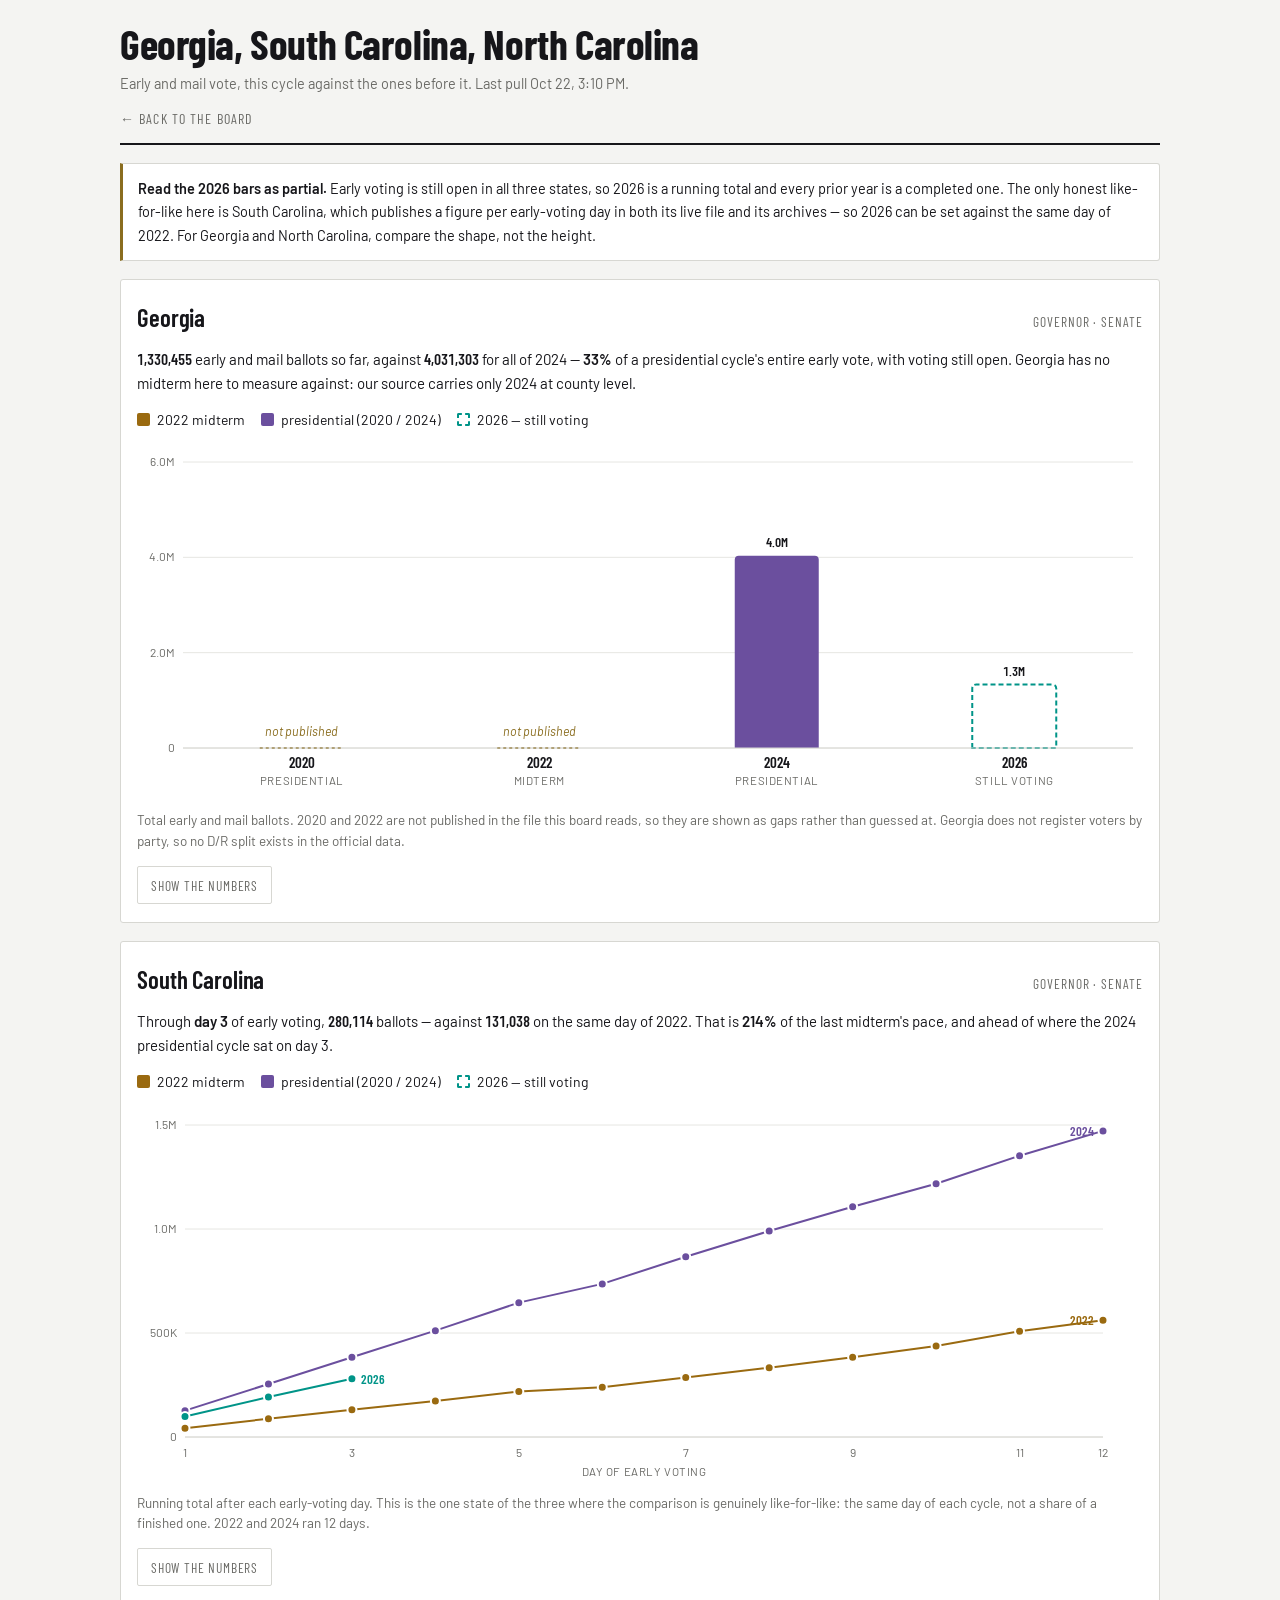
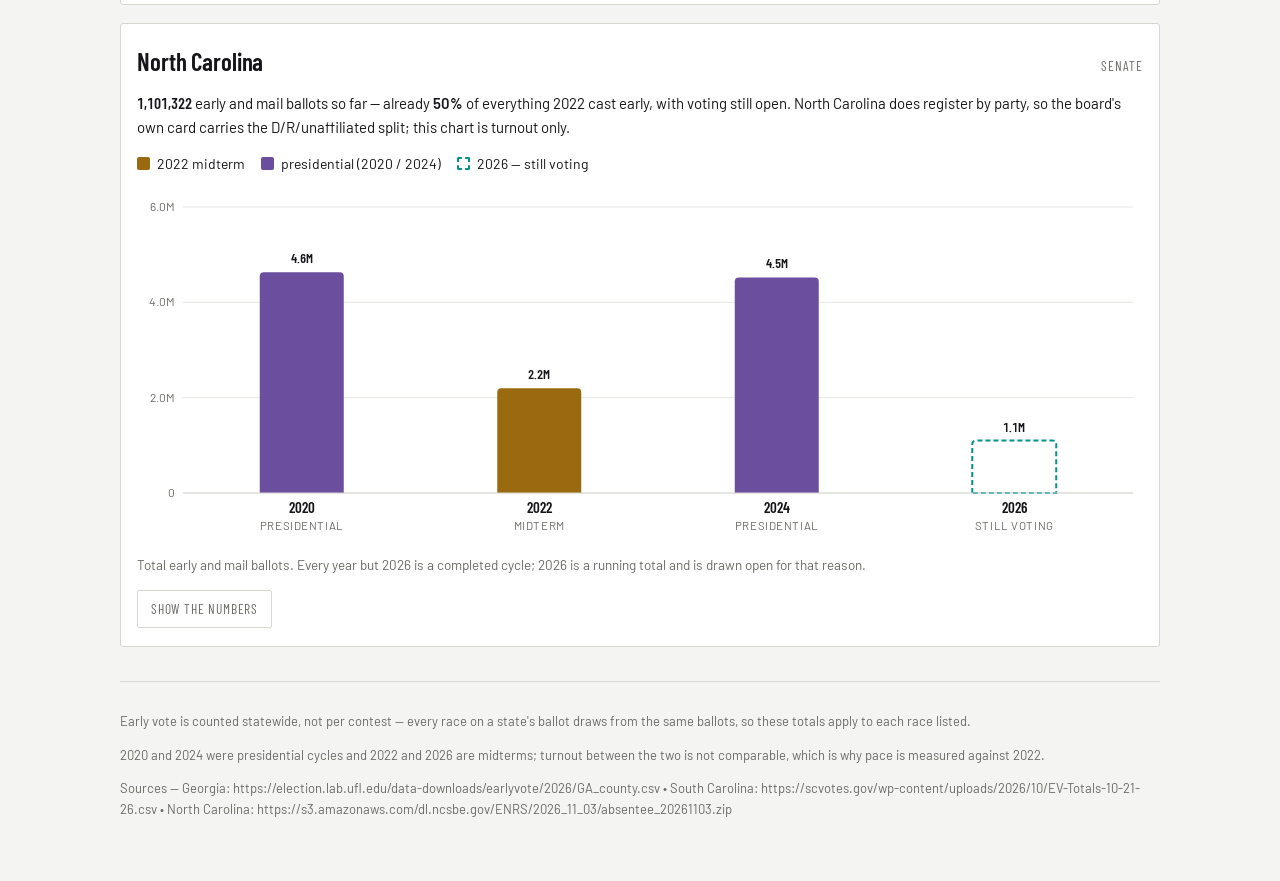
==== compare.html @ 24e24256 "compare: stop the bar-axis labels colliding on a phone Four slots at phone width are about 70px, so " ====
<!doctype html>
<meta charset="utf-8">
<meta name="viewport" content="width=device-width, initial-scale=1">
<title>Georgia, South Carolina, North Carolina — early vote by cycle</title>
<link rel="preconnect" href="https://fonts.googleapis.com">
<link rel="preconnect" href="https://fonts.gstatic.com" crossorigin>
<link rel="stylesheet" href="https://fonts.googleapis.com/css2?family=Barlow+Condensed:wght@400;500;600;700&family=Barlow:wght@400;500;600&display=swap">
<style>
:root{
  --bg:#f4f4f2; --panel:#ffffff; --line:#d7d7d2; --fg:#16161a; --dim:#6a6a66;
  --flag:#8a6d1f; --grid:#e6e6e2;
  /* Year palette. Validated with the six checks (OKLCH band, chroma floor,
     protan/deutan dE, normal-vision floor, contrast) against this surface.
     Deliberately NOT party red/blue: these encode cycle, not party. */
  --y2022:#9a6a10; --y2024:#6b4f9e; --y2026:#009488;
  --display:'Barlow Condensed',Haettenschweiler,'Arial Narrow',sans-serif;
  --body:'Barlow',-apple-system,Segoe UI,Roboto,sans-serif;
  color-scheme:light;
}
@media (prefers-color-scheme:dark){:root:not([data-theme="light"]){
  --bg:#141416; --panel:#1c1c20; --line:#32323a; --fg:#ececea; --dim:#9a9a96;
  --flag:#d6b454; --grid:#2a2a32;
  /* Dark steps are re-stepped from the same hues against #1c1c20, not flipped. */
  --y2022:#b87600; --y2024:#9072cc; --y2026:#009c88; color-scheme:dark}}
:root[data-theme="dark"]{
  --bg:#141416; --panel:#1c1c20; --line:#32323a; --fg:#ececea; --dim:#9a9a96;
  --flag:#d6b454; --grid:#2a2a32;
  --y2022:#b87600; --y2024:#9072cc; --y2026:#009c88; color-scheme:dark}

*{box-sizing:border-box}
html{-webkit-text-size-adjust:100%}
body{background:var(--bg);color:var(--fg);font-family:var(--body);margin:0;
  padding:0 16px 48px;font-size:16px;line-height:1.55}
.wrap{max-width:1040px;margin:0 auto}
h1,h2,h3,.fig,th,.tag{font-family:var(--display)}
.fig{font-variant-numeric:tabular-nums;font-feature-settings:"tnum"}
header{border-bottom:2px solid var(--fg);padding:22px 0 12px;margin-bottom:8px}
h1{font-size:clamp(28px,5.4vw,42px);line-height:1;margin:0;letter-spacing:-.01em;text-wrap:balance}
.sub{color:var(--dim);font-size:14.5px;margin-top:8px}
a{color:inherit}
.back{display:inline-block;font-family:var(--display);text-transform:uppercase;
  letter-spacing:.08em;font-size:14px;color:var(--dim);text-decoration:none;margin-top:14px}
.back:hover{color:var(--fg)}
.note{background:var(--panel);border:1px solid var(--line);border-left:3px solid var(--flag);
  border-radius:0 3px 3px 0;padding:13px 15px;margin:18px 0 6px;font-size:14.5px;line-height:1.6}
.note b{font-weight:600}
.panel{background:var(--panel);border:1px solid var(--line);border-radius:3px;
  padding:18px 16px;margin-top:18px}
.phd{display:flex;justify-content:space-between;align-items:baseline;gap:12px;flex-wrap:wrap}
h2{font-size:25px;margin:0;font-weight:600;letter-spacing:-.005em}
.races{font-family:var(--display);font-size:13.5px;letter-spacing:.07em;text-transform:uppercase;color:var(--dim)}
.lede{font-size:15px;margin:10px 0 0;line-height:1.6}
.lede b{font-weight:600}
.legend{display:flex;gap:16px;flex-wrap:wrap;margin:14px 0 4px;font-size:14px}
.legend span{display:inline-flex;align-items:center;gap:7px;white-space:nowrap}
.legend i{width:13px;height:13px;border-radius:2px;display:inline-block;flex:0 0 auto}
.legend i.open{background:none;border:2px dashed currentColor}
figure{margin:10px 0 0;overflow:hidden}
svg{width:100%;height:auto;display:block;overflow:hidden}
figcaption{font-size:13.5px;color:var(--dim);margin-top:10px;line-height:1.55}
.gridline{stroke:var(--grid);stroke-width:1}
.axis{stroke:var(--line);stroke-width:1}
.axlab{fill:var(--dim);font-family:var(--body);font-size:12px}
.dlab{font-family:var(--display);font-size:13px;font-weight:600}
.tblbtn{margin-top:14px;font-family:var(--display);font-size:13.5px;letter-spacing:.06em;
  text-transform:uppercase;background:none;border:1px solid var(--line);border-radius:2px;
  padding:8px 13px;color:var(--dim);cursor:pointer;min-height:38px}
.tblbtn:hover{color:var(--fg);border-color:var(--fg)}
.scroll{overflow-x:auto}
table{width:100%;border-collapse:collapse;font-size:14.5px;margin-top:12px}
th{font-family:var(--display);text-transform:uppercase;letter-spacing:.06em;font-size:12px;
  color:var(--dim);text-align:right;padding:8px 10px;border-bottom:1px solid var(--line);white-space:nowrap}
th:first-child,td:first-child{text-align:left}
td{padding:8px 10px;border-bottom:1px solid var(--line);text-align:right;
  font-variant-numeric:tabular-nums;white-space:nowrap}
td.b{font-weight:600}
.dim{color:var(--dim)}
.miss{color:var(--flag);font-style:italic}
[hidden]{display:none!important}
.tip{position:fixed;pointer-events:none;background:var(--panel);border:1px solid var(--line);
  border-radius:3px;padding:8px 11px;font-size:13.5px;line-height:1.45;box-shadow:0 2px 10px rgba(0,0,0,.14);
  z-index:9;opacity:0;transition:opacity .08s}
.tip b{font-family:var(--display);font-size:15px}
.tip .k{display:flex;align-items:center;gap:7px;white-space:nowrap}
.tip .k i{width:10px;height:10px;border-radius:2px;display:inline-block}
footer{margin-top:34px;padding-top:16px;border-top:1px solid var(--line);color:var(--dim);
  font-size:13px;line-height:1.6}
/* the source URLs are long unbreakable strings; without this the footer alone
   made the whole page scroll sideways on a phone */
footer p{overflow-wrap:anywhere}
@media(max-width:430px){ body{padding-inline:12px} .panel{padding:16px 13px} h2{font-size:23px} }
</style>
<div class="wrap">
<header>
  <h1>Georgia, South Carolina, North Carolina</h1>
  <div class="sub">Early and mail vote, this cycle against the ones before it. <span id="asof"></span></div>
  <a class="back" href="./">&larr; back to the board</a>
</header>

<div class="note" id="caveat">
  <b>Read the 2026 bars as partial.</b> Early voting is still open in all three states, so
  2026 is a running total and every prior year is a completed one. The only honest
  like-for-like here is South Carolina, which publishes a figure per early-voting day in
  both its live file and its archives — so 2026 can be set against the same day of 2022.
  For Georgia and North Carolina, compare the shape, not the height.
</div>

<div id="panels"></div>

<footer>
  <p>Early vote is counted statewide, not per contest — every race on a state's ballot
  draws from the same ballots, so these totals apply to each race listed.</p>
  <p>2020 and 2024 were presidential cycles and 2022 and 2026 are midterms; turnout
  between the two is not comparable, which is why pace is measured against 2022.</p>
  <p id="srcs"></p>
</footer>
</div>
<div class="tip" id="tip" role="status" aria-live="polite"></div>
<script src="compare.js?v=0827fde3"></script>
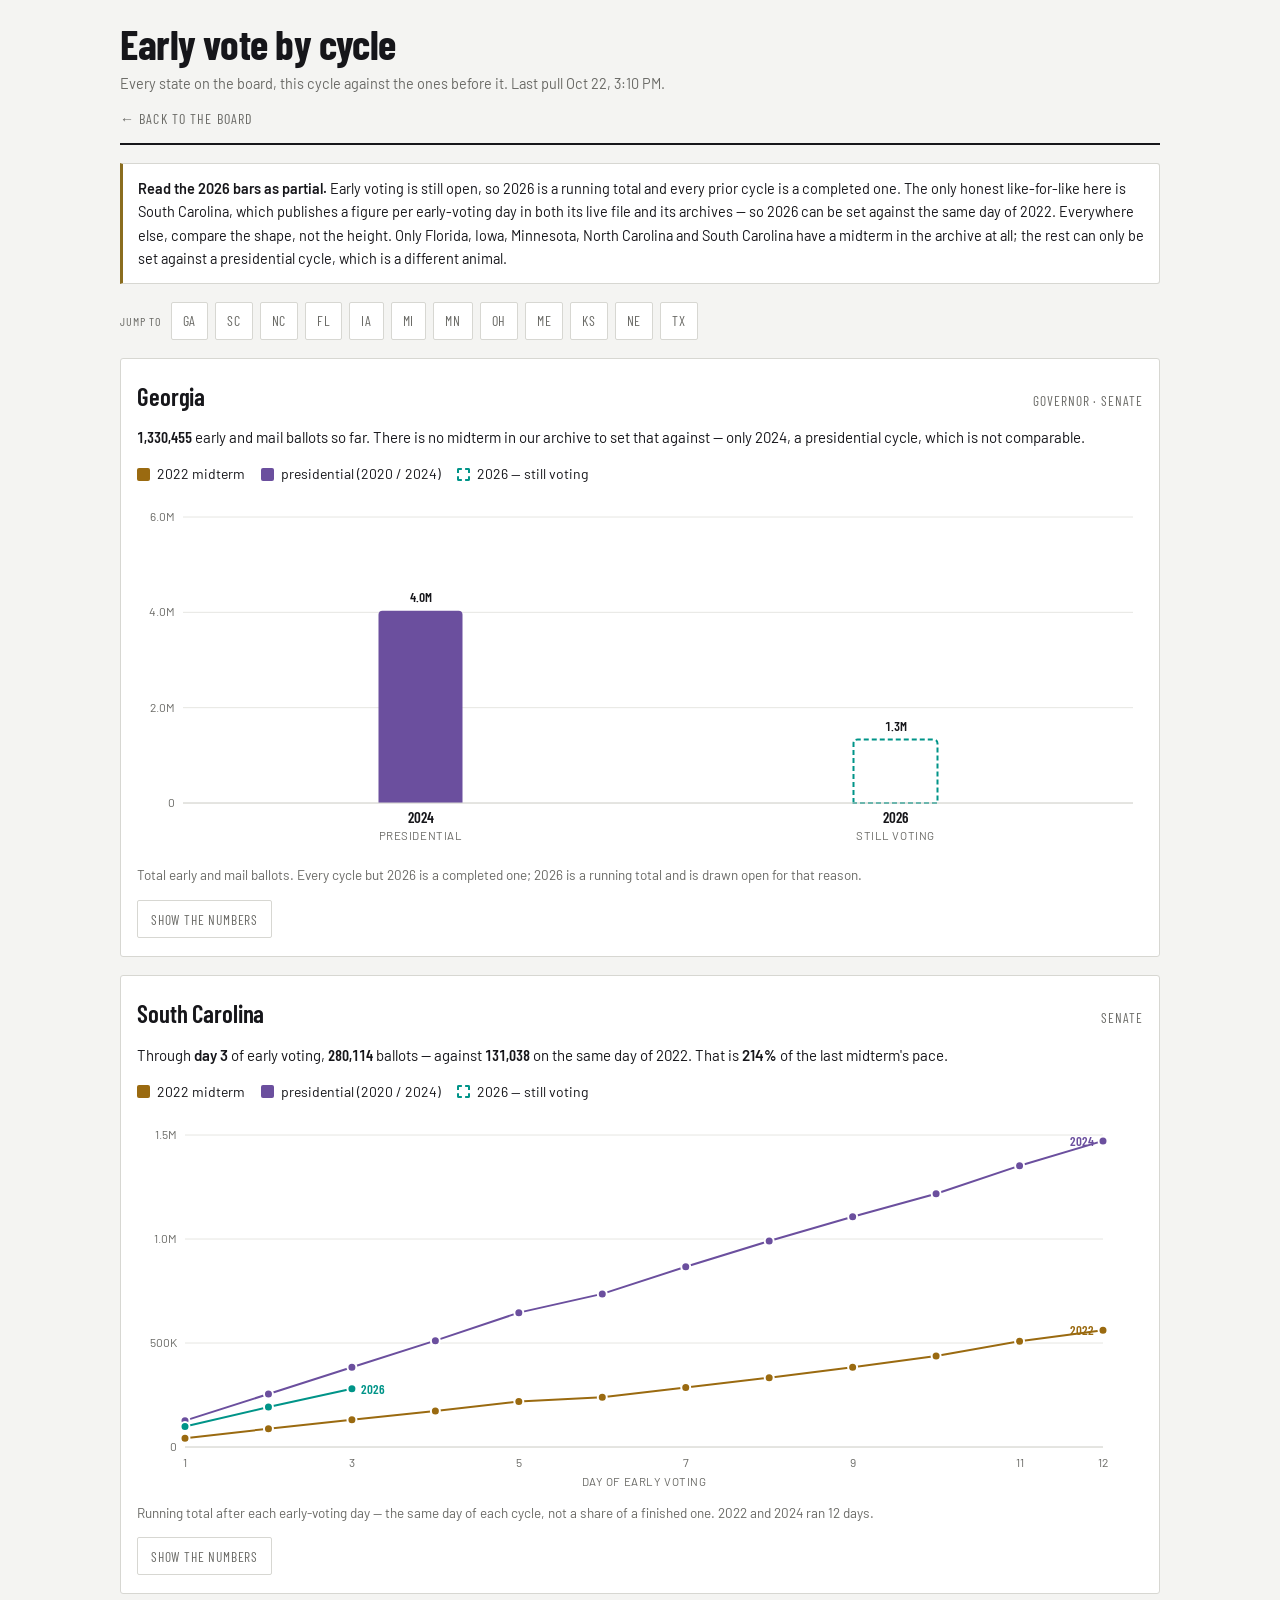
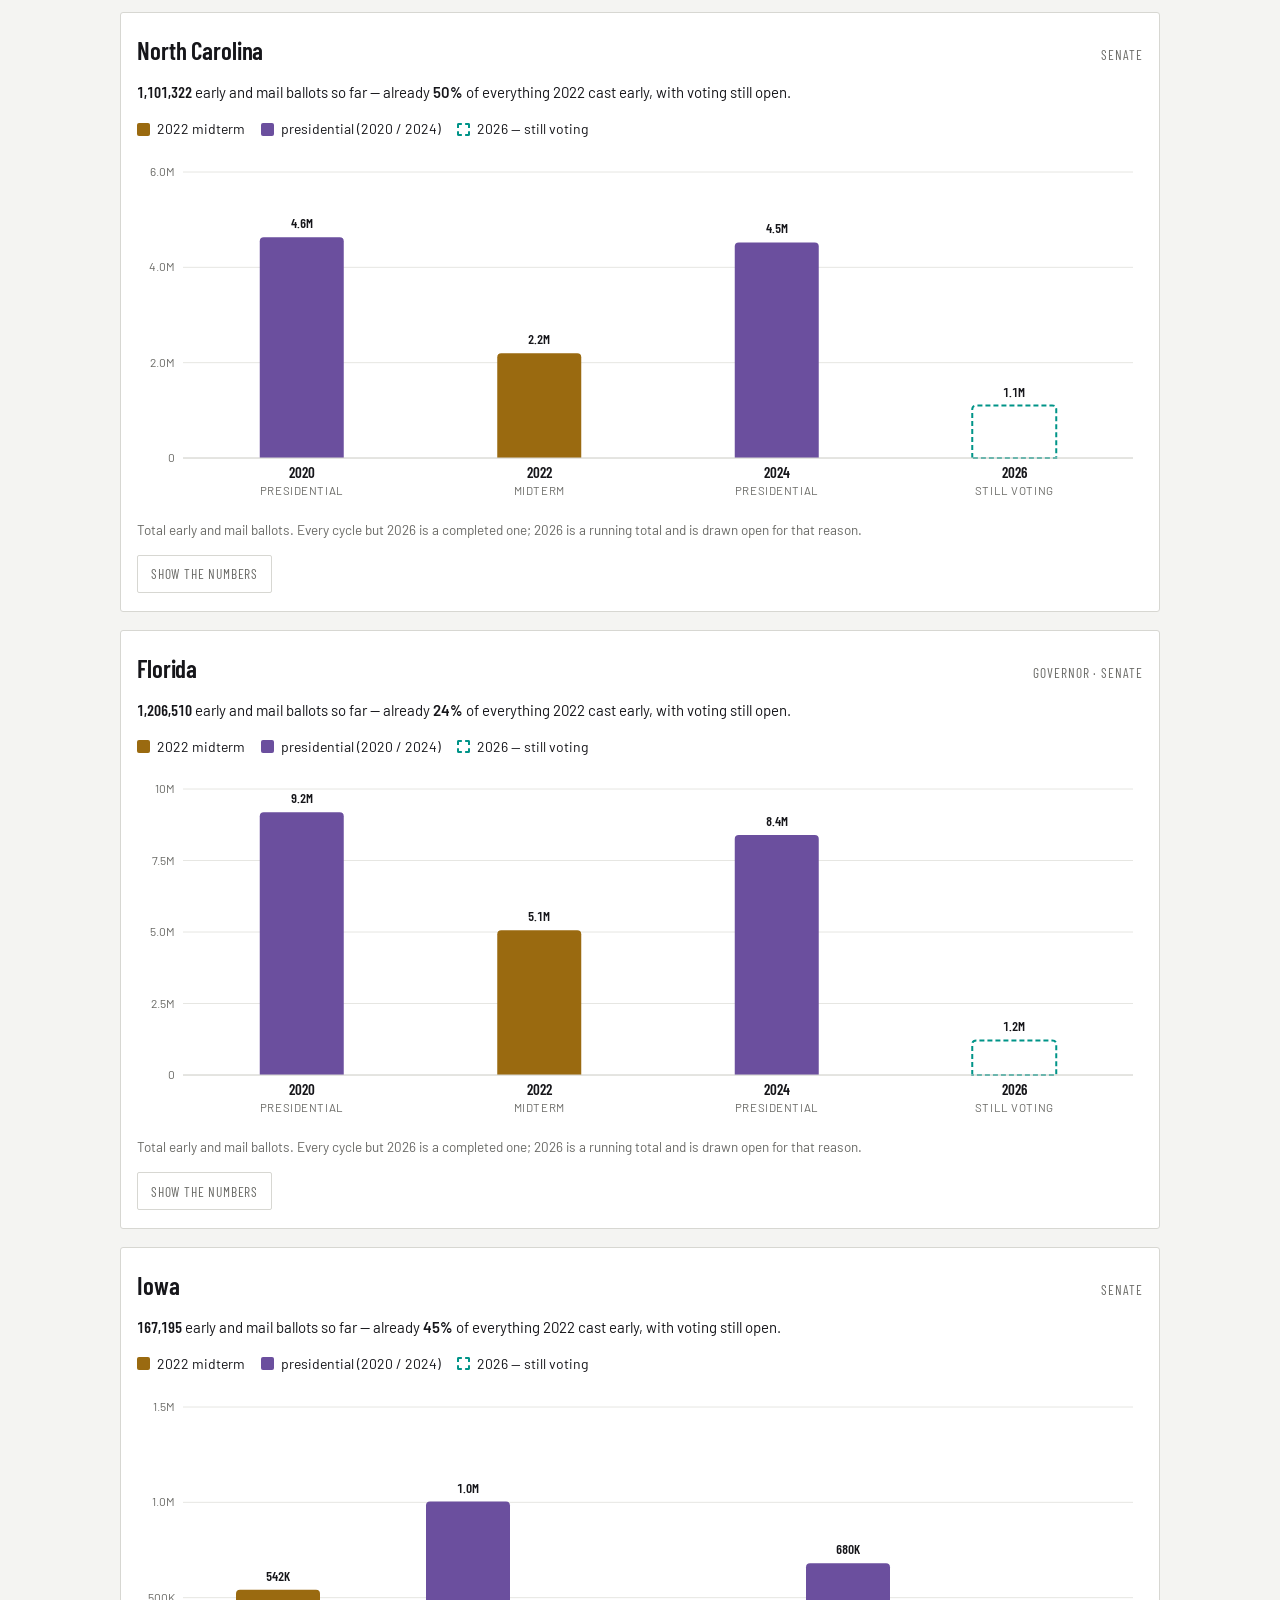
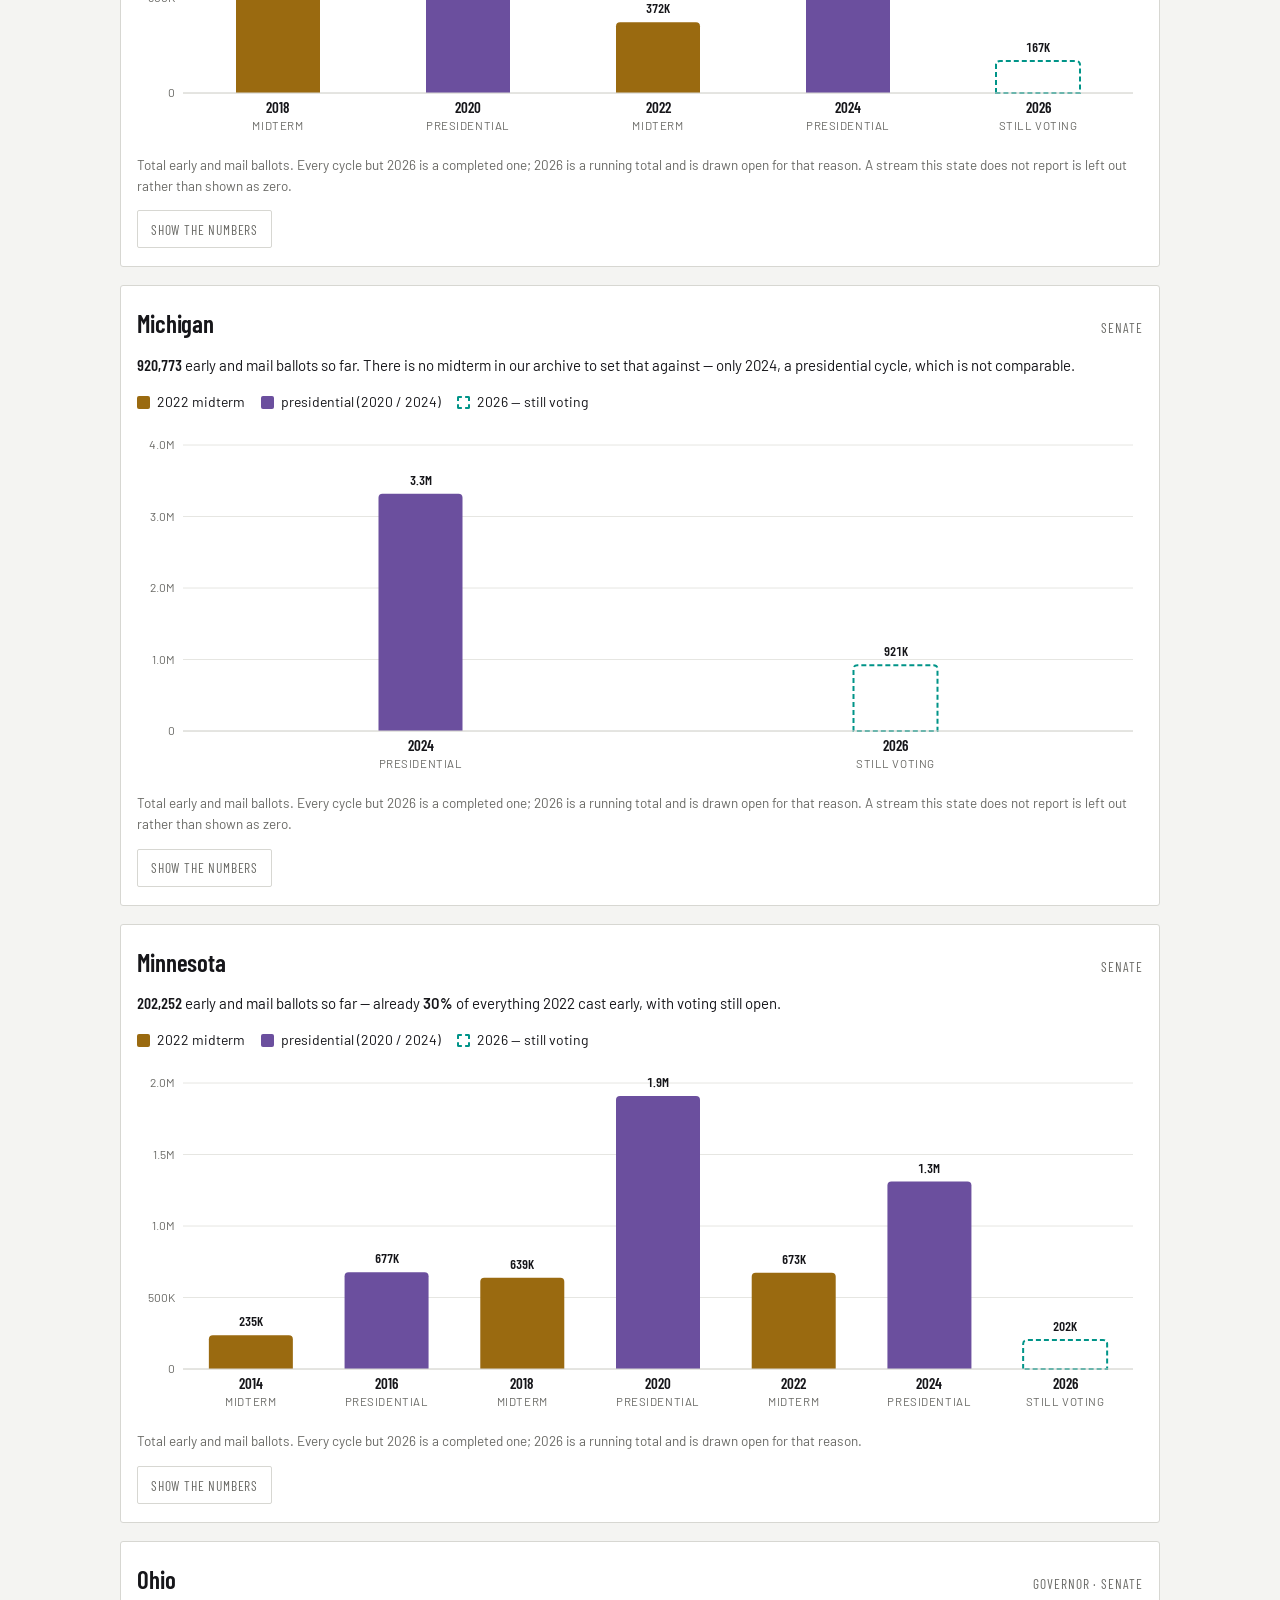
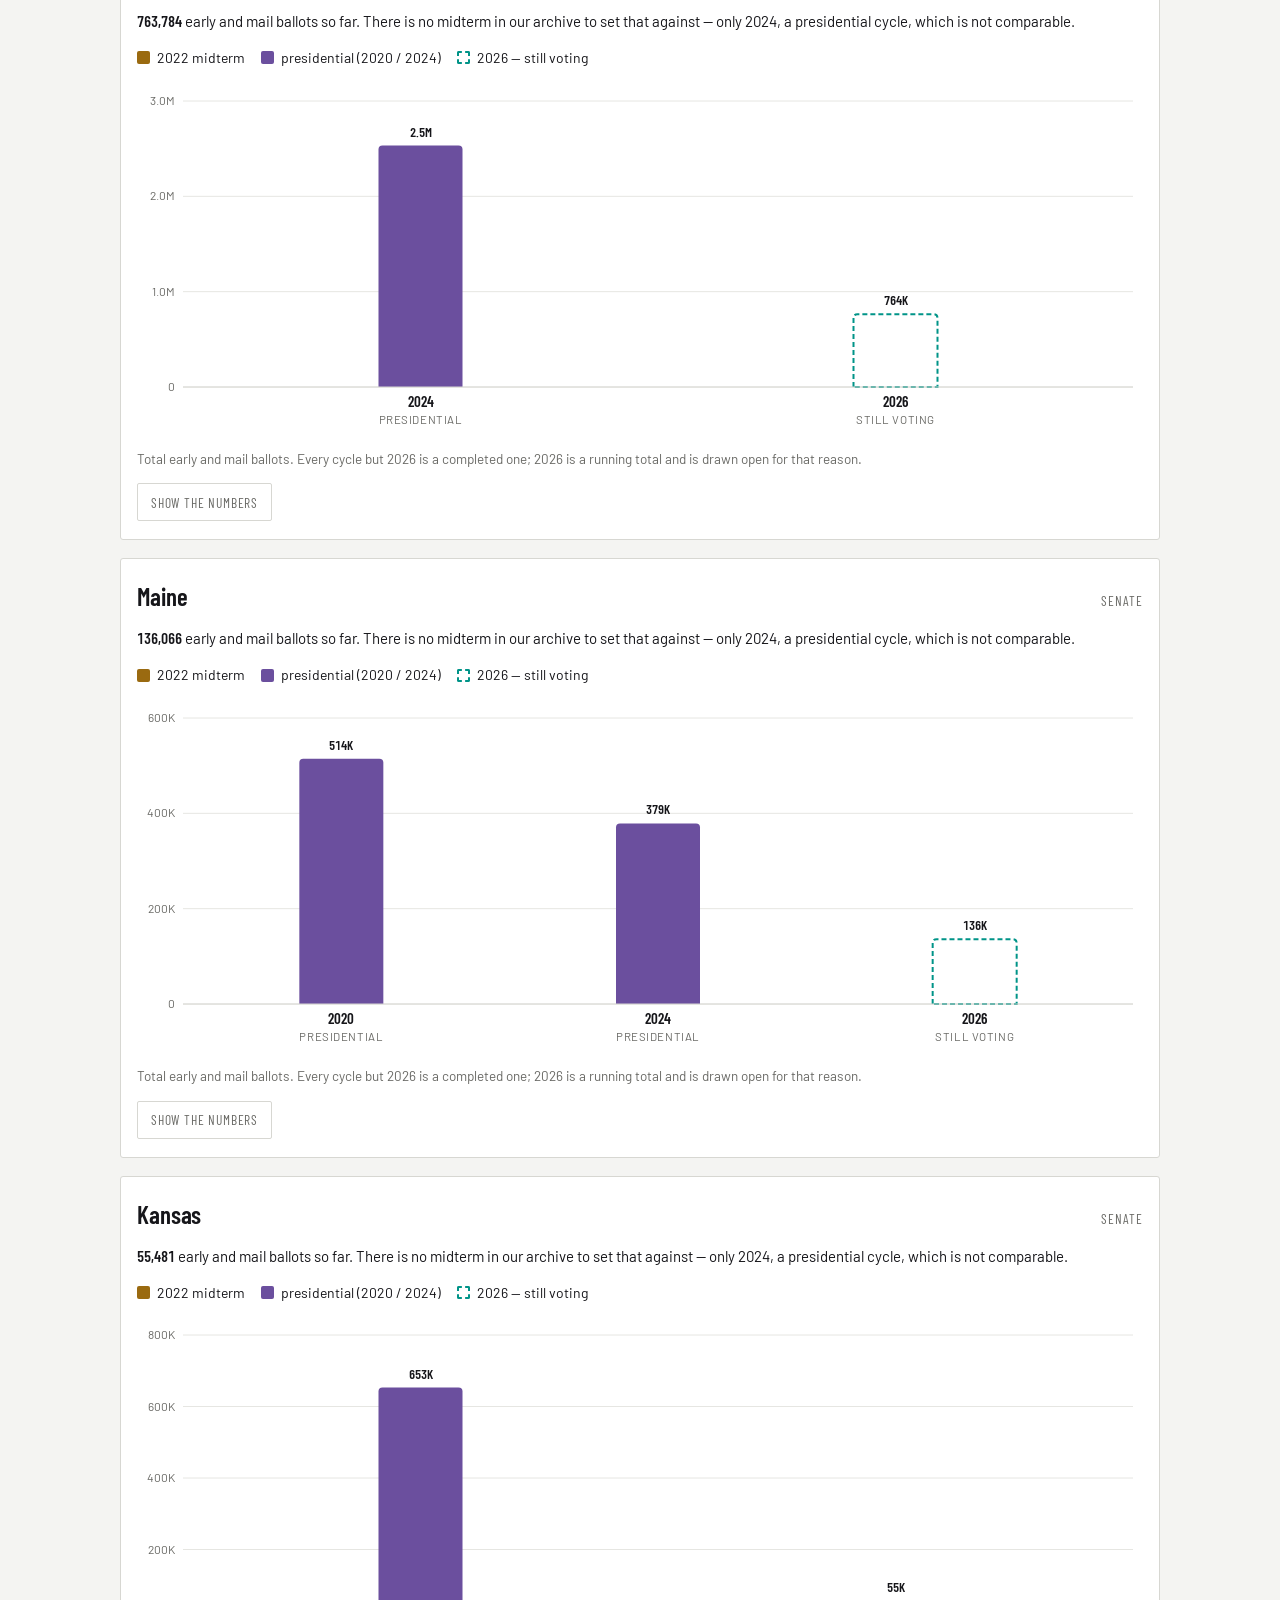
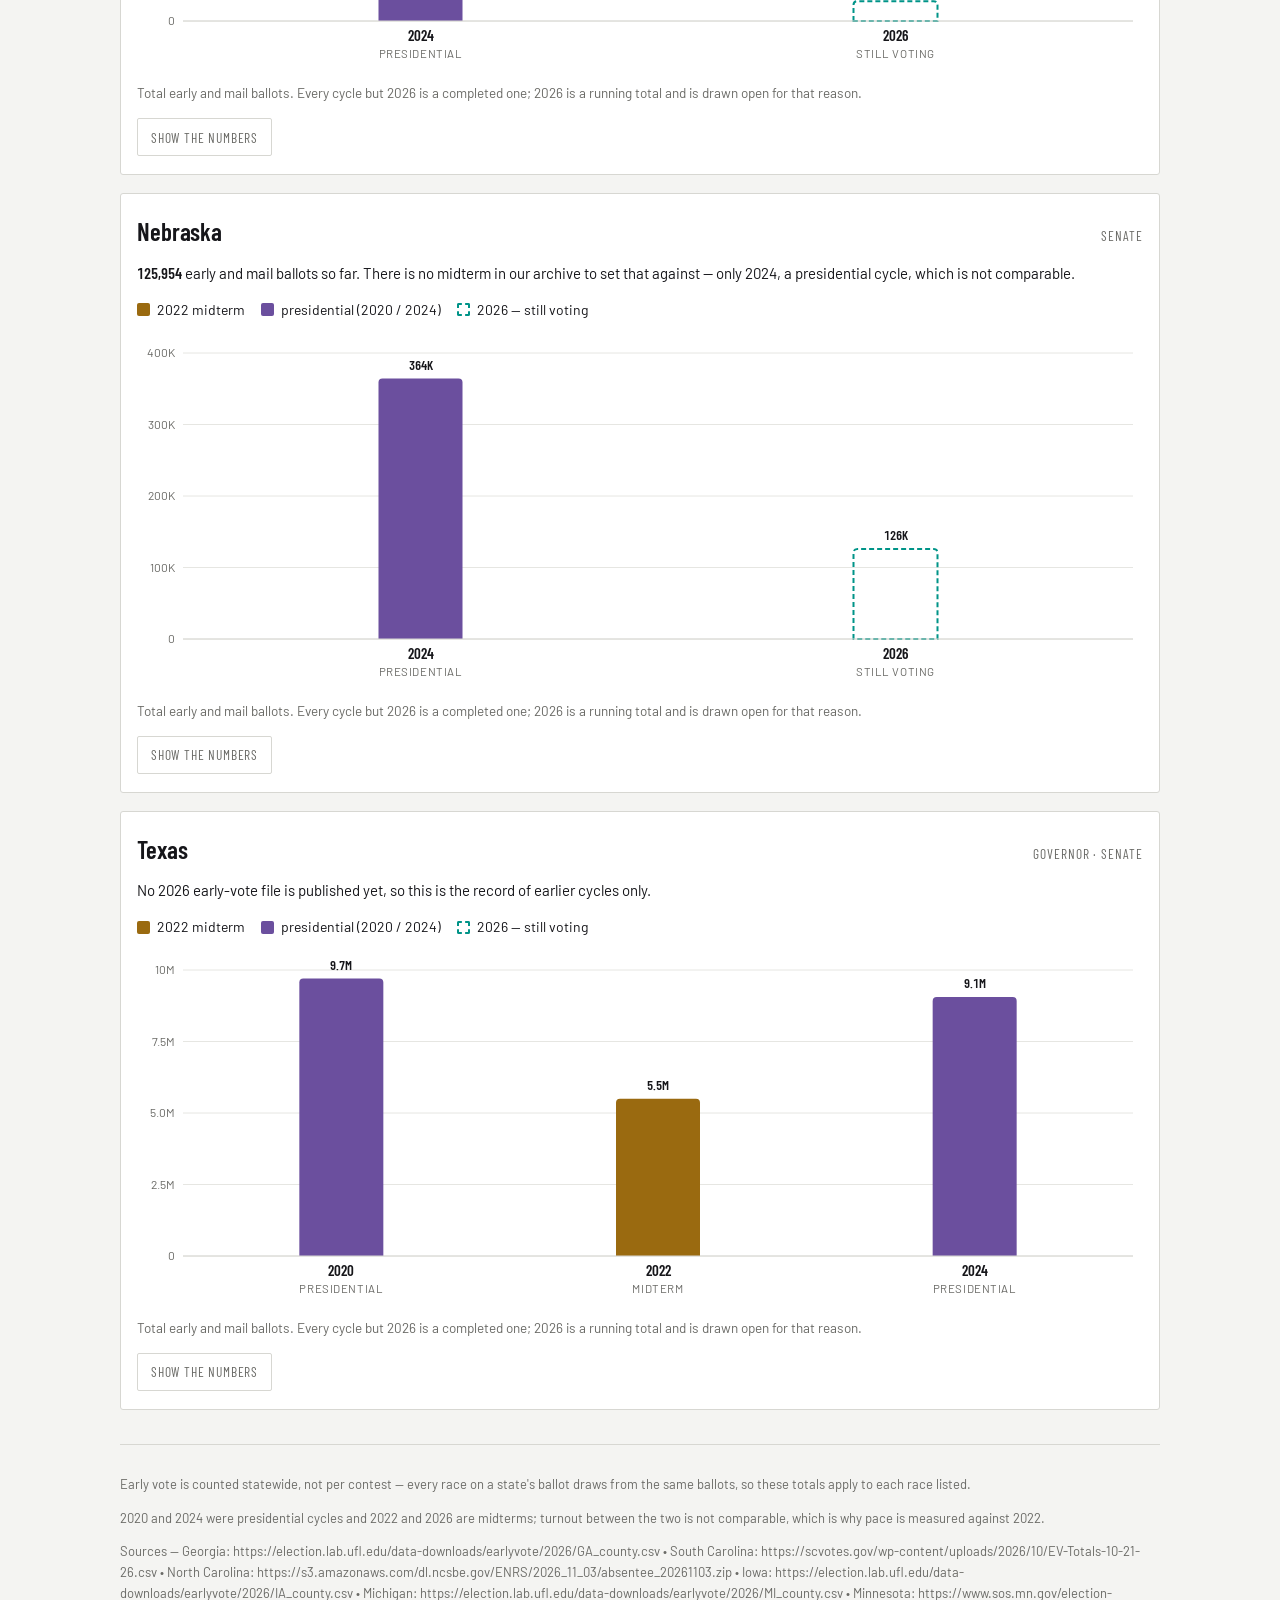
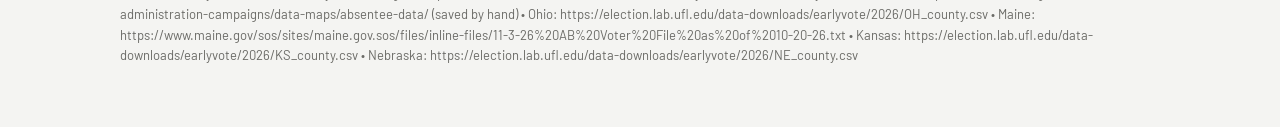
==== commit 4a4f70d7: "compare: a chart for every state, and drop cycles with nothing published Generalises the three hand-" ====
--- a/compare.html
+++ b/compare.html
@@ -1,7 +1,7 @@
 <!doctype html>
 <meta charset="utf-8">
 <meta name="viewport" content="width=device-width, initial-scale=1">
-<title>Georgia, South Carolina, North Carolina — early vote by cycle</title>
+<title>Early vote by cycle — every state on the board</title>
 <link rel="preconnect" href="https://fonts.googleapis.com">
 <link rel="preconnect" href="https://fonts.gstatic.com" crossorigin>
 <link rel="stylesheet" href="https://fonts.googleapis.com/css2?family=Barlow+Condensed:wght@400;500;600;700&family=Barlow:wght@400;500;600&display=swap">
@@ -77,6 +77,15 @@
 .dim{color:var(--dim)}
 .miss{color:var(--flag);font-style:italic}
 [hidden]{display:none!important}
+.jumprow{display:flex;flex-wrap:wrap;gap:7px;align-items:center;margin-top:18px}
+.jlab{font-family:var(--display);text-transform:uppercase;letter-spacing:.08em;
+  font-size:12px;color:var(--dim);margin-right:3px}
+.jumprow a{font-family:var(--display);font-size:14px;letter-spacing:.05em;
+  background:var(--panel);border:1px solid var(--line);border-radius:2px;
+  padding:7px 11px;color:var(--dim);text-decoration:none;min-height:36px;
+  display:inline-flex;align-items:center}
+.jumprow a:hover{color:var(--fg);border-color:var(--fg)}
+.panel{scroll-margin-top:12px}
 .tip{position:fixed;pointer-events:none;background:var(--panel);border:1px solid var(--line);
   border-radius:3px;padding:8px 11px;font-size:13.5px;line-height:1.45;box-shadow:0 2px 10px rgba(0,0,0,.14);
   z-index:9;opacity:0;transition:opacity .08s}
@@ -92,17 +101,19 @@
 </style>
 <div class="wrap">
 <header>
-  <h1>Georgia, South Carolina, North Carolina</h1>
-  <div class="sub">Early and mail vote, this cycle against the ones before it. <span id="asof"></span></div>
+  <h1>Early vote by cycle</h1>
+  <div class="sub">Every state on the board, this cycle against the ones before it. <span id="asof"></span></div>
   <a class="back" href="./">&larr; back to the board</a>
 </header>
 
 <div class="note" id="caveat">
-  <b>Read the 2026 bars as partial.</b> Early voting is still open in all three states, so
-  2026 is a running total and every prior year is a completed one. The only honest
-  like-for-like here is South Carolina, which publishes a figure per early-voting day in
-  both its live file and its archives — so 2026 can be set against the same day of 2022.
-  For Georgia and North Carolina, compare the shape, not the height.
+  <b>Read the 2026 bars as partial.</b> Early voting is still open, so 2026 is a running
+  total and every prior cycle is a completed one. The only honest like-for-like here is
+  South Carolina, which publishes a figure per early-voting day in both its live file and
+  its archives — so 2026 can be set against the same day of 2022. Everywhere else,
+  compare the shape, not the height. Only Florida, Iowa, Minnesota, North Carolina and
+  South Carolina have a midterm in the archive at all; the rest can only be set against a
+  presidential cycle, which is a different animal.
 </div>
 
 <div id="panels"></div>
@@ -116,4 +127,4 @@
 </footer>
 </div>
 <div class="tip" id="tip" role="status" aria-live="polite"></div>
-<script src="compare.js?v=0827fde3"></script>
+<script src="compare.js?v=1fcdd238"></script>
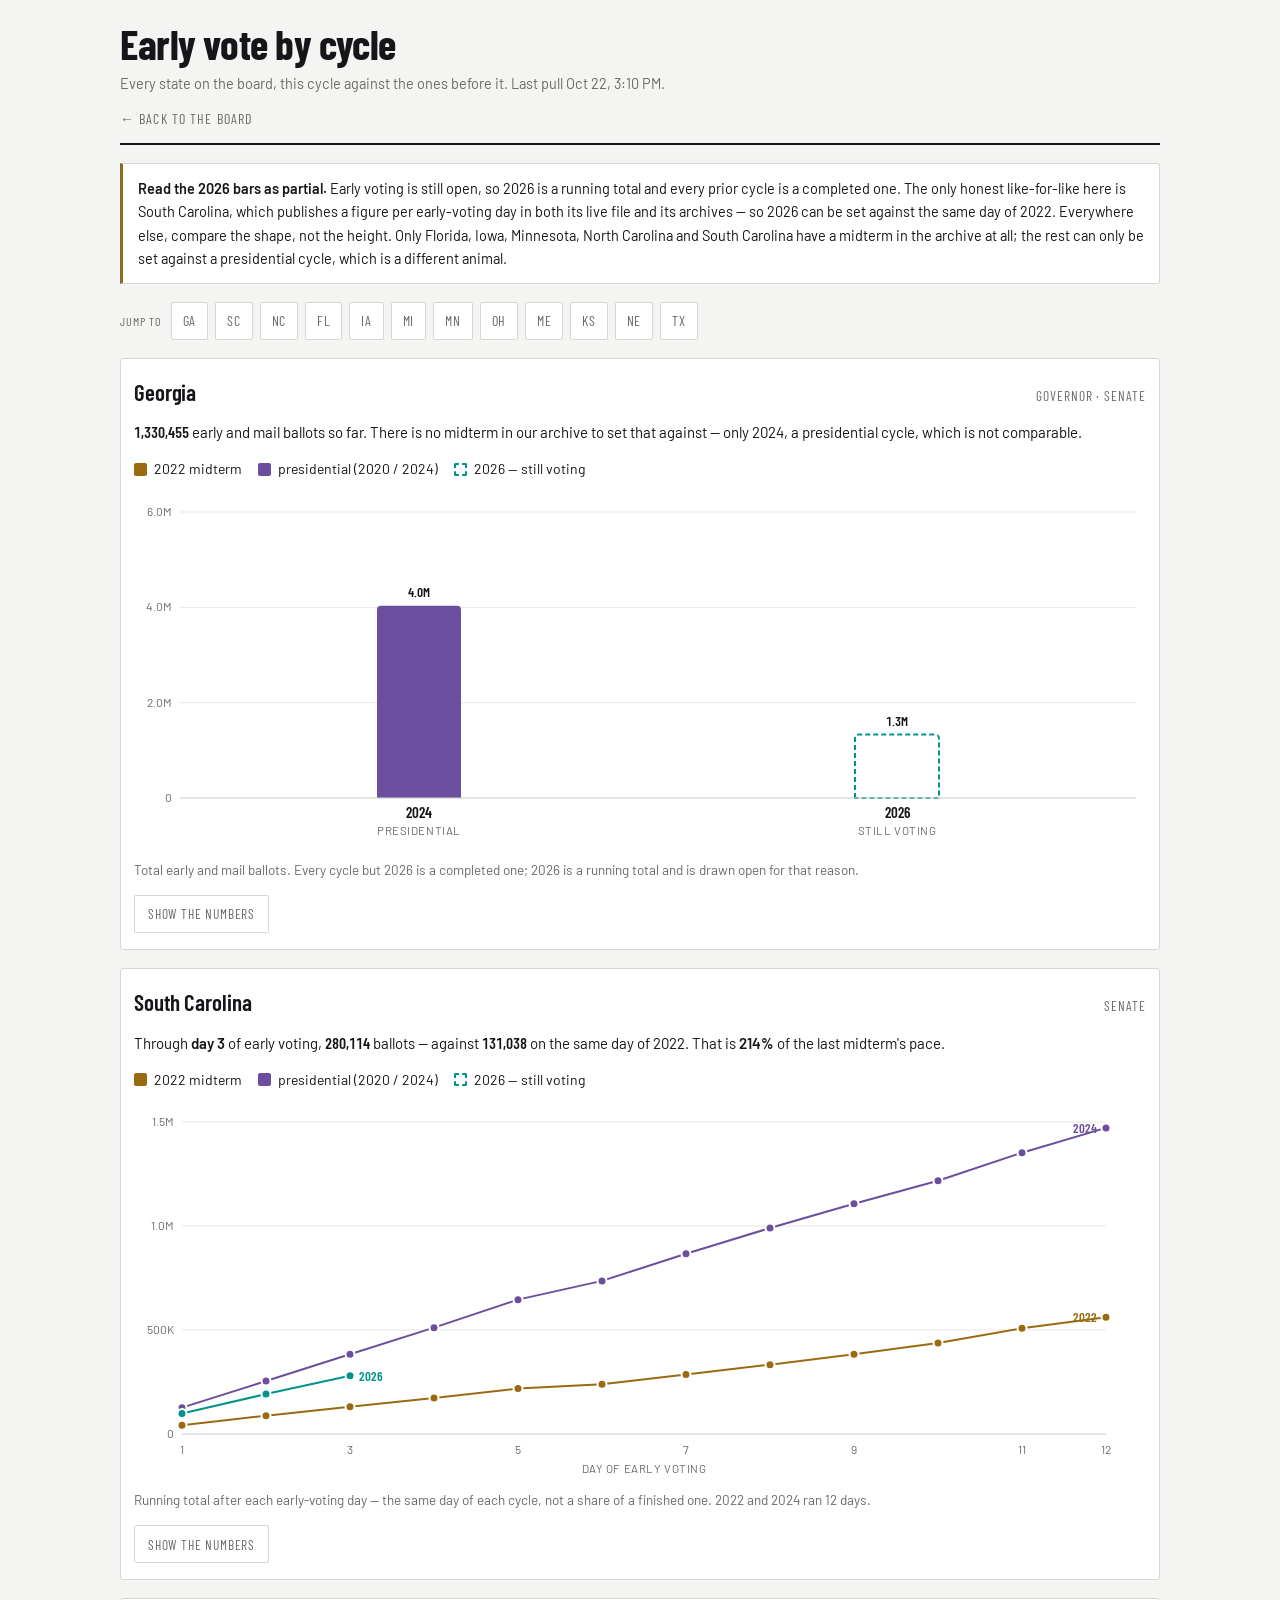
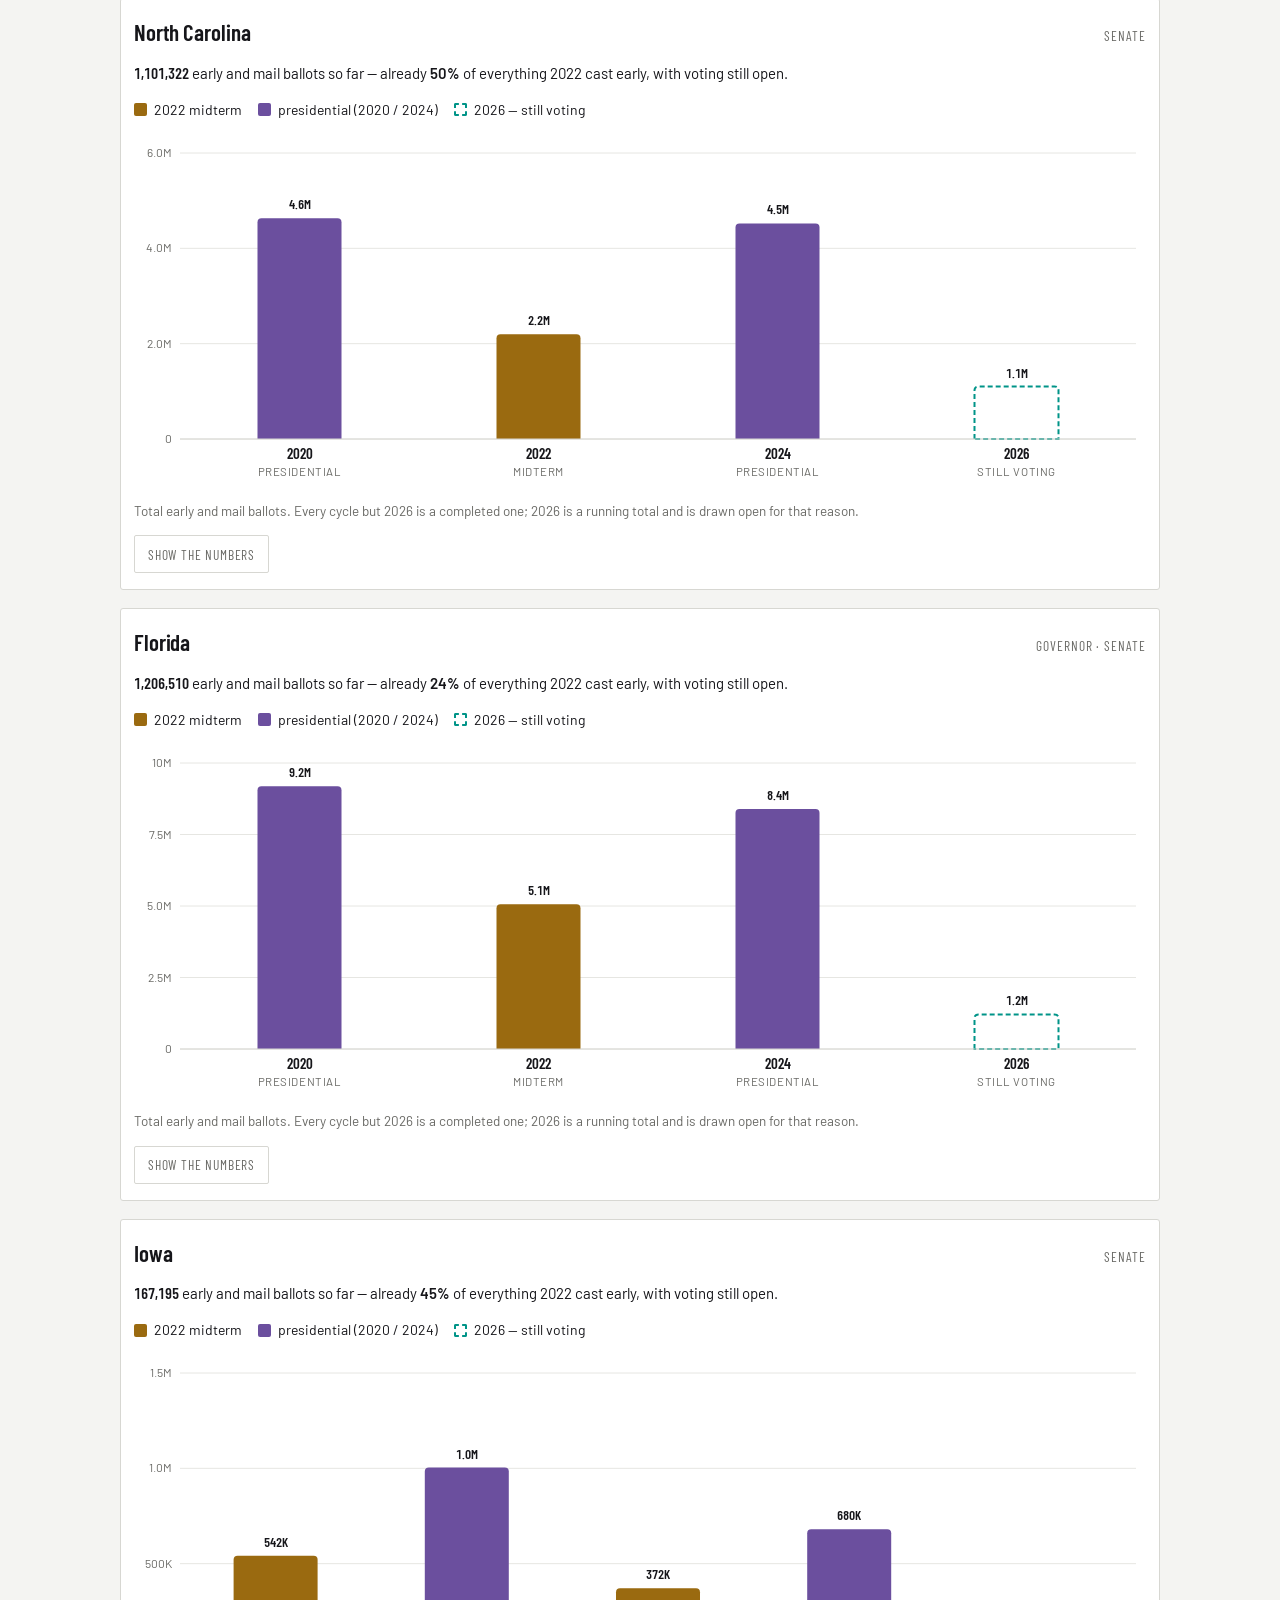
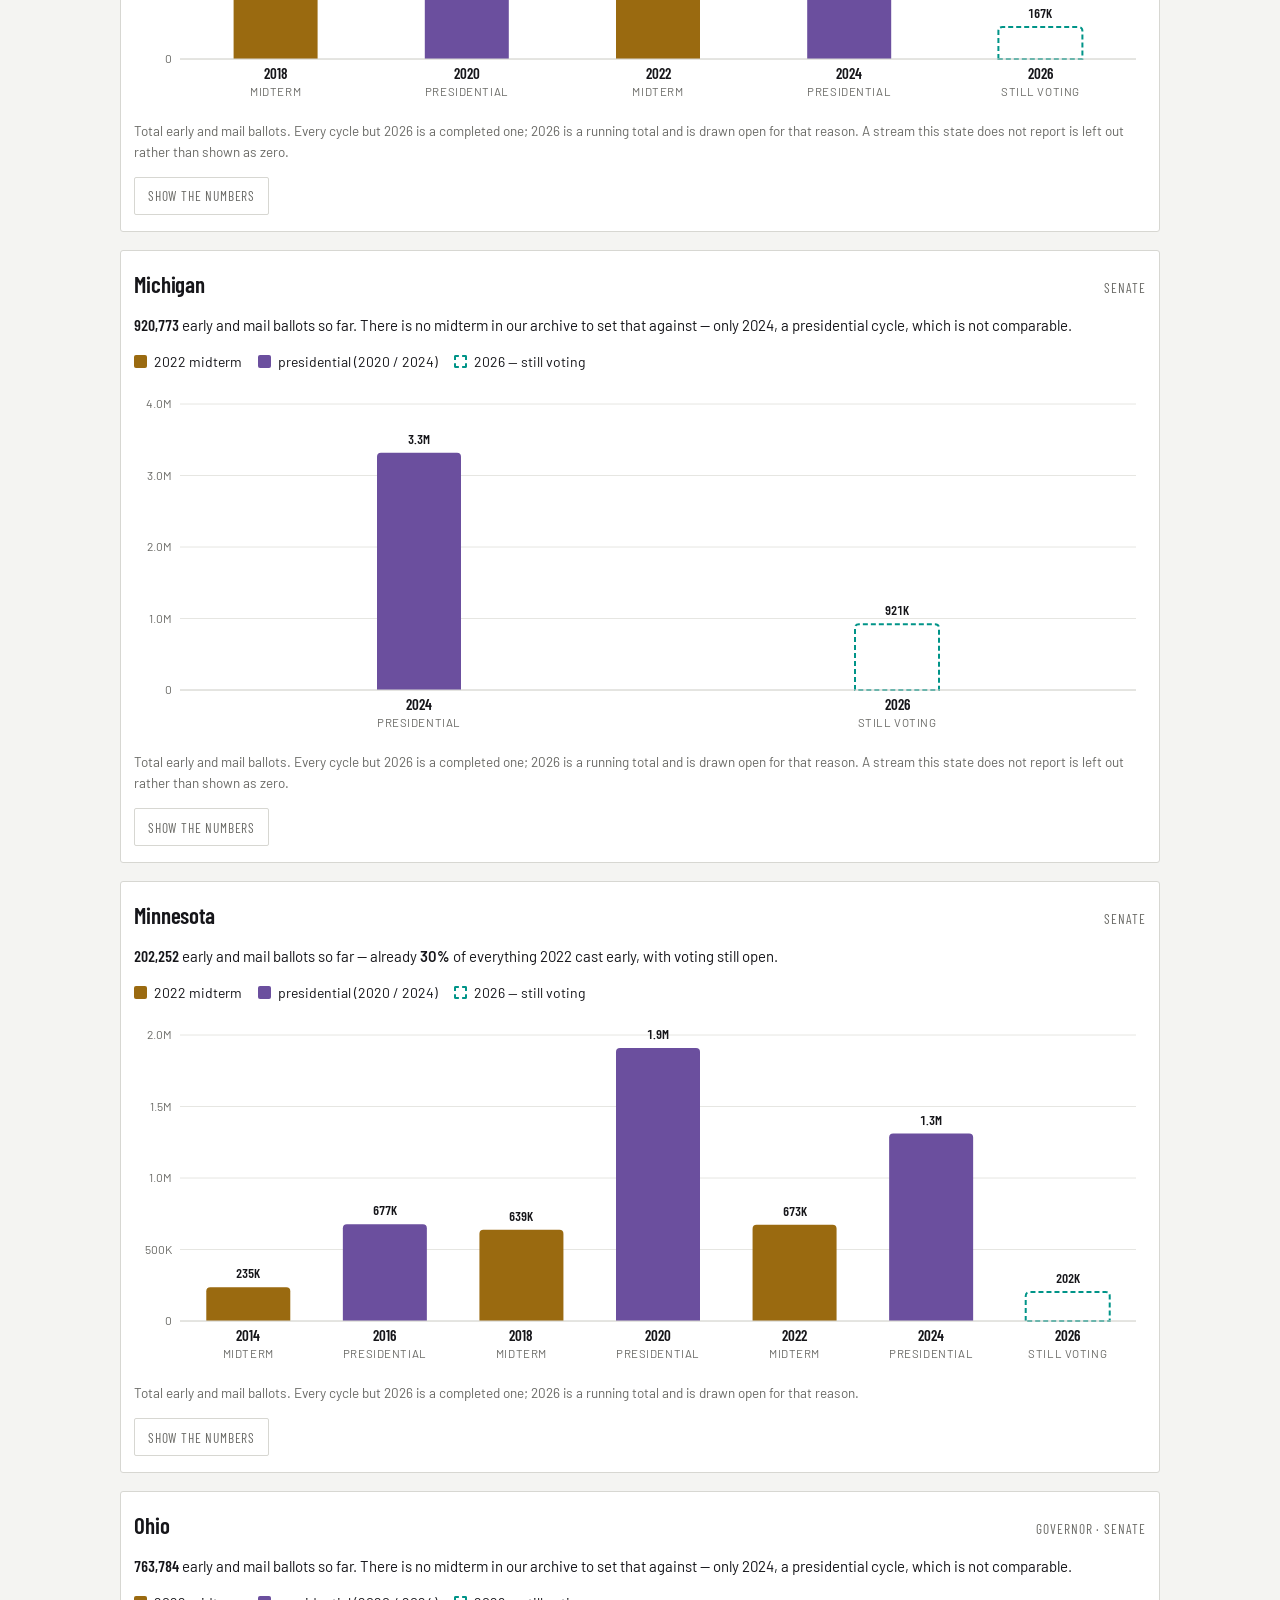
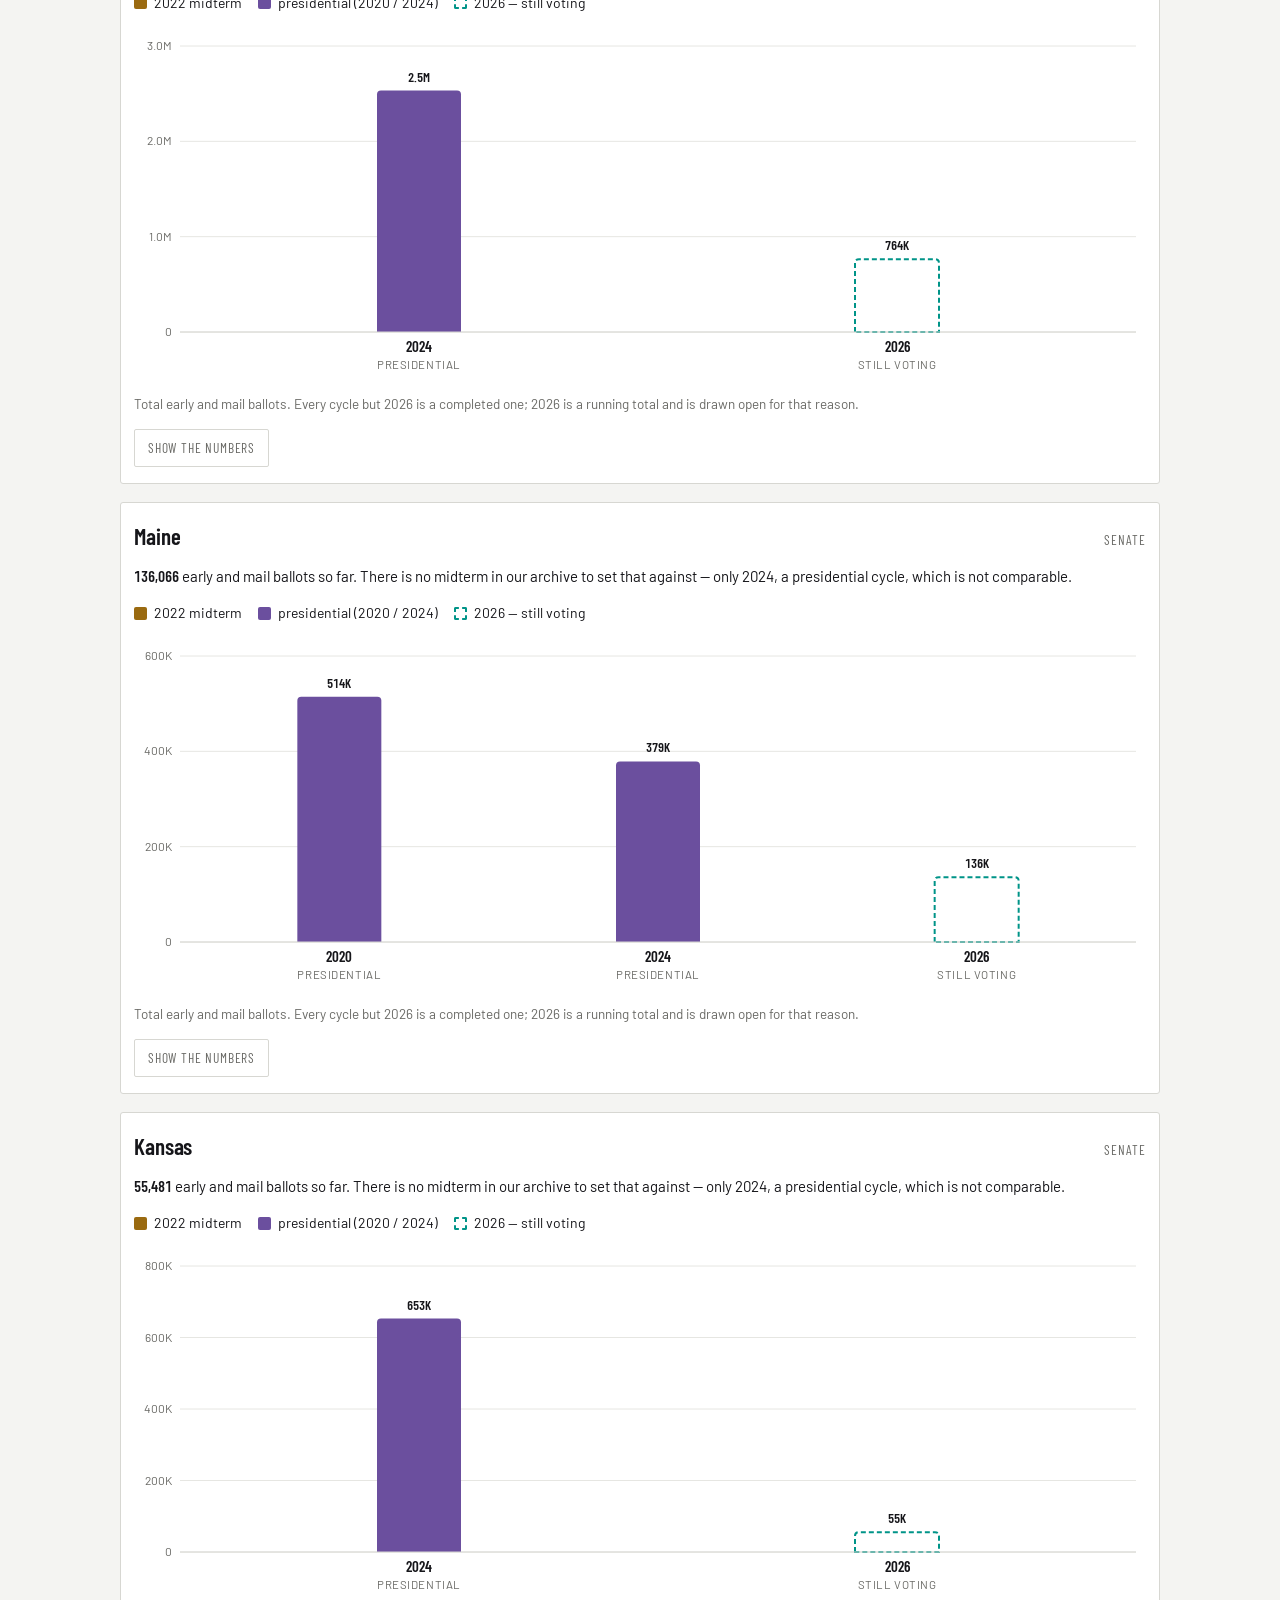
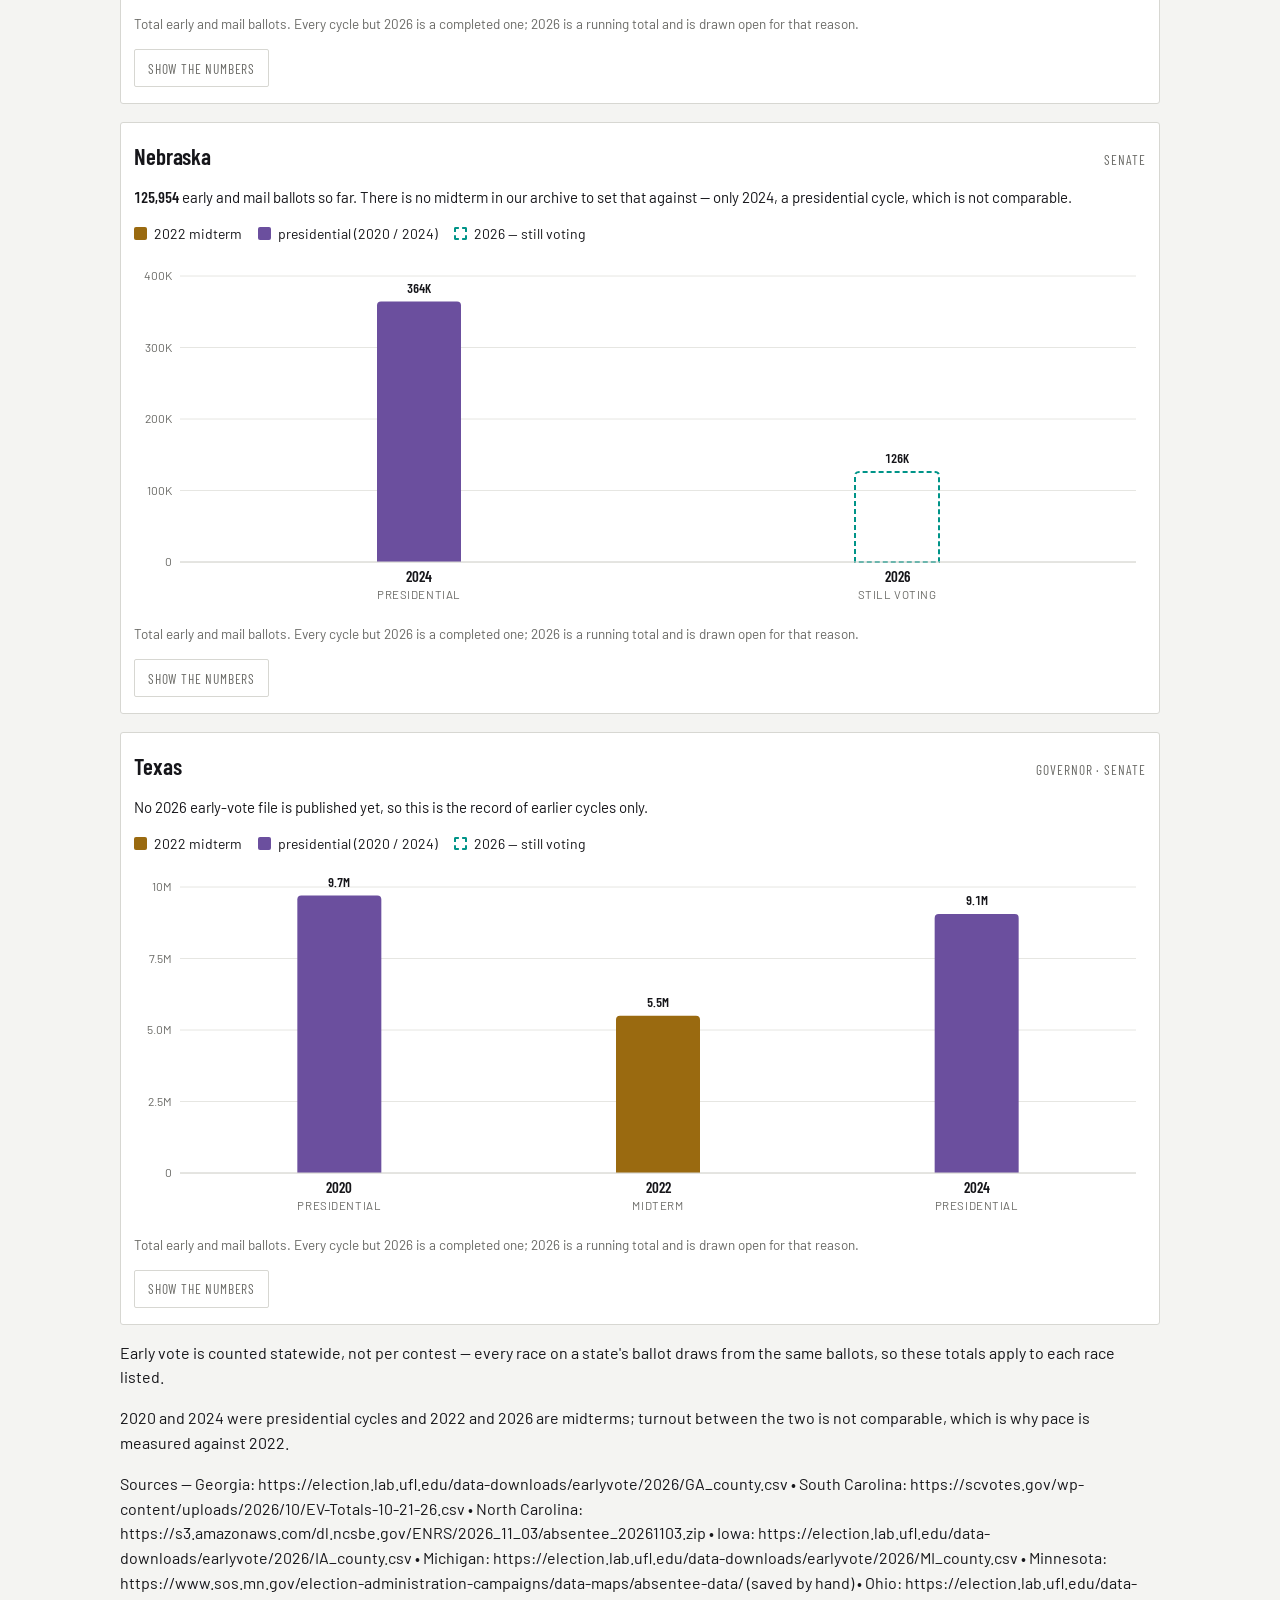
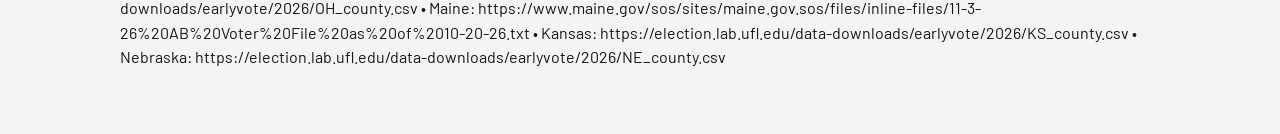
==== commit dc0ab586: "board: put the charts on the dashboard itself The charts only existed on a separate page reachable f" ====
--- a/compare.html
+++ b/compare.html
@@ -5,6 +5,7 @@
 <link rel="preconnect" href="https://fonts.googleapis.com">
 <link rel="preconnect" href="https://fonts.gstatic.com" crossorigin>
 <link rel="stylesheet" href="https://fonts.googleapis.com/css2?family=Barlow+Condensed:wght@400;500;600;700&family=Barlow:wght@400;500;600&display=swap">
+<link rel="stylesheet" href="charts.css?v=6aa52bbf">
 <style>
 :root{
   --bg:#f4f4f2; --panel:#ffffff; --line:#d7d7d2; --fg:#16161a; --dim:#6a6a66;
@@ -41,63 +42,6 @@
 .back{display:inline-block;font-family:var(--display);text-transform:uppercase;
   letter-spacing:.08em;font-size:14px;color:var(--dim);text-decoration:none;margin-top:14px}
 .back:hover{color:var(--fg)}
-.note{background:var(--panel);border:1px solid var(--line);border-left:3px solid var(--flag);
-  border-radius:0 3px 3px 0;padding:13px 15px;margin:18px 0 6px;font-size:14.5px;line-height:1.6}
-.note b{font-weight:600}
-.panel{background:var(--panel);border:1px solid var(--line);border-radius:3px;
-  padding:18px 16px;margin-top:18px}
-.phd{display:flex;justify-content:space-between;align-items:baseline;gap:12px;flex-wrap:wrap}
-h2{font-size:25px;margin:0;font-weight:600;letter-spacing:-.005em}
-.races{font-family:var(--display);font-size:13.5px;letter-spacing:.07em;text-transform:uppercase;color:var(--dim)}
-.lede{font-size:15px;margin:10px 0 0;line-height:1.6}
-.lede b{font-weight:600}
-.legend{display:flex;gap:16px;flex-wrap:wrap;margin:14px 0 4px;font-size:14px}
-.legend span{display:inline-flex;align-items:center;gap:7px;white-space:nowrap}
-.legend i{width:13px;height:13px;border-radius:2px;display:inline-block;flex:0 0 auto}
-.legend i.open{background:none;border:2px dashed currentColor}
-figure{margin:10px 0 0;overflow:hidden}
-svg{width:100%;height:auto;display:block;overflow:hidden}
-figcaption{font-size:13.5px;color:var(--dim);margin-top:10px;line-height:1.55}
-.gridline{stroke:var(--grid);stroke-width:1}
-.axis{stroke:var(--line);stroke-width:1}
-.axlab{fill:var(--dim);font-family:var(--body);font-size:12px}
-.dlab{font-family:var(--display);font-size:13px;font-weight:600}
-.tblbtn{margin-top:14px;font-family:var(--display);font-size:13.5px;letter-spacing:.06em;
-  text-transform:uppercase;background:none;border:1px solid var(--line);border-radius:2px;
-  padding:8px 13px;color:var(--dim);cursor:pointer;min-height:38px}
-.tblbtn:hover{color:var(--fg);border-color:var(--fg)}
-.scroll{overflow-x:auto}
-table{width:100%;border-collapse:collapse;font-size:14.5px;margin-top:12px}
-th{font-family:var(--display);text-transform:uppercase;letter-spacing:.06em;font-size:12px;
-  color:var(--dim);text-align:right;padding:8px 10px;border-bottom:1px solid var(--line);white-space:nowrap}
-th:first-child,td:first-child{text-align:left}
-td{padding:8px 10px;border-bottom:1px solid var(--line);text-align:right;
-  font-variant-numeric:tabular-nums;white-space:nowrap}
-td.b{font-weight:600}
-.dim{color:var(--dim)}
-.miss{color:var(--flag);font-style:italic}
-[hidden]{display:none!important}
-.jumprow{display:flex;flex-wrap:wrap;gap:7px;align-items:center;margin-top:18px}
-.jlab{font-family:var(--display);text-transform:uppercase;letter-spacing:.08em;
-  font-size:12px;color:var(--dim);margin-right:3px}
-.jumprow a{font-family:var(--display);font-size:14px;letter-spacing:.05em;
-  background:var(--panel);border:1px solid var(--line);border-radius:2px;
-  padding:7px 11px;color:var(--dim);text-decoration:none;min-height:36px;
-  display:inline-flex;align-items:center}
-.jumprow a:hover{color:var(--fg);border-color:var(--fg)}
-.panel{scroll-margin-top:12px}
-.tip{position:fixed;pointer-events:none;background:var(--panel);border:1px solid var(--line);
-  border-radius:3px;padding:8px 11px;font-size:13.5px;line-height:1.45;box-shadow:0 2px 10px rgba(0,0,0,.14);
-  z-index:9;opacity:0;transition:opacity .08s}
-.tip b{font-family:var(--display);font-size:15px}
-.tip .k{display:flex;align-items:center;gap:7px;white-space:nowrap}
-.tip .k i{width:10px;height:10px;border-radius:2px;display:inline-block}
-footer{margin-top:34px;padding-top:16px;border-top:1px solid var(--line);color:var(--dim);
-  font-size:13px;line-height:1.6}
-/* the source URLs are long unbreakable strings; without this the footer alone
-   made the whole page scroll sideways on a phone */
-footer p{overflow-wrap:anywhere}
-@media(max-width:430px){ body{padding-inline:12px} .panel{padding:16px 13px} h2{font-size:23px} }
 </style>
 <div class="wrap">
 <header>
@@ -106,7 +50,7 @@
   <a class="back" href="./">&larr; back to the board</a>
 </header>
 
-<div class="note" id="caveat">
+<div class="chartbox"><div class="note" id="caveat">
   <b>Read the 2026 bars as partial.</b> Early voting is still open, so 2026 is a running
   total and every prior cycle is a completed one. The only honest like-for-like here is
   South Carolina, which publishes a figure per early-voting day in both its live file and
@@ -114,9 +58,9 @@
   compare the shape, not the height. Only Florida, Iowa, Minnesota, North Carolina and
   South Carolina have a midterm in the archive at all; the rest can only be set against a
   presidential cycle, which is a different animal.
-</div>
+</div></div>
 
-<div id="panels"></div>
+<div id="panels" class="chartbox"></div>
 
 <footer>
   <p>Early vote is counted statewide, not per contest — every race on a state's ballot
@@ -127,4 +71,4 @@
 </footer>
 </div>
 <div class="tip" id="tip" role="status" aria-live="polite"></div>
-<script src="compare.js?v=1fcdd238"></script>
+<script src="compare.js?v=d5997992"></script>
--- a/charts.css
+++ b/charts.css
@@ -0,0 +1,70 @@
+/* Year hues. Validated with the six colour checks (OKLCH band, chroma floor,
+   protan/deutan dE, normal-vision floor, contrast) against each surface.
+   These encode the CYCLE, not party - none of these states registers by party. */
+:root{ --y2022:#9a6a10; --y2024:#6b4f9e; --y2026:#009488; --grid:#e6e6e2; }
+@media (prefers-color-scheme:dark){:root:not([data-theme="light"]){
+  --y2022:#b87600; --y2024:#9072cc; --y2026:#009c88; --grid:#2a2a32; }}
+:root[data-theme="dark"]{
+  --y2022:#b87600; --y2024:#9072cc; --y2026:#009c88; --grid:#2a2a32; }
+
+.chartbox{font-family:var(--body);color:var(--fg)}
+.chartbox .note{background:var(--panel);border:1px solid var(--line);border-left:3px solid var(--flag);
+  border-radius:0 3px 3px 0;padding:13px 15px;margin:18px 0 6px;font-size:14.5px;line-height:1.6}
+.chartbox .note b{font-weight:600}
+.chartbox .panel{background:var(--panel);border:1px solid var(--line);border-radius:3px;
+  padding:18px 16px;margin-top:18px}
+.chartbox .phd{display:flex;justify-content:space-between;align-items:baseline;gap:12px;flex-wrap:wrap}
+.chartbox h2{font-size:25px;margin:0;font-weight:600;letter-spacing:-.005em}
+.chartbox .races{font-family:var(--display);font-size:13.5px;letter-spacing:.07em;text-transform:uppercase;color:var(--dim)}
+.chartbox .lede{font-size:15px;margin:10px 0 0;line-height:1.6}
+.chartbox .lede b{font-weight:600}
+.chartbox .legend{display:flex;gap:16px;flex-wrap:wrap;margin:14px 0 4px;font-size:14px}
+.chartbox .legend span{display:inline-flex;align-items:center;gap:7px;white-space:nowrap}
+.chartbox .legend i{width:13px;height:13px;border-radius:2px;display:inline-block;flex:0 0 auto}
+.chartbox .legend i.open{background:none;border:2px dashed currentColor}
+.chartbox figure{margin:10px 0 0;overflow:hidden}
+.chartbox svg{width:100%;height:auto;display:block;overflow:hidden}
+.chartbox figcaption{font-size:13.5px;color:var(--dim);margin-top:10px;line-height:1.55}
+.chartbox .gridline{stroke:var(--grid);stroke-width:1}
+.chartbox .axis{stroke:var(--line);stroke-width:1}
+.chartbox .axlab{fill:var(--dim);font-family:var(--body);font-size:12px}
+.chartbox .dlab{font-family:var(--display);font-size:13px;font-weight:600}
+.chartbox .tblbtn{margin-top:14px;font-family:var(--display);font-size:13.5px;letter-spacing:.06em;
+  text-transform:uppercase;background:none;border:1px solid var(--line);border-radius:2px;
+  padding:8px 13px;color:var(--dim);cursor:pointer;min-height:38px}
+.chartbox .tblbtn:hover{color:var(--fg);border-color:var(--fg)}
+.chartbox .scroll{overflow-x:auto}
+.chartbox table{width:100%;border-collapse:collapse;font-size:14.5px;margin-top:12px}
+.chartbox th{font-family:var(--display);text-transform:uppercase;letter-spacing:.06em;font-size:12px;
+  color:var(--dim);text-align:right;padding:8px 10px;border-bottom:1px solid var(--line);white-space:nowrap}
+.chartbox th:first-child, .chartbox td:first-child{text-align:left}
+.chartbox td{padding:8px 10px;border-bottom:1px solid var(--line);text-align:right;
+  font-variant-numeric:tabular-nums;white-space:nowrap}
+.chartbox td.b{font-weight:600}
+.chartbox .dim{color:var(--dim)}
+.chartbox .miss{color:var(--flag);font-style:italic}
+.chartbox [hidden]{display:none!important}
+.chartbox .jumprow{display:flex;flex-wrap:wrap;gap:7px;align-items:center;margin-top:18px}
+.chartbox .jlab{font-family:var(--display);text-transform:uppercase;letter-spacing:.08em;
+  font-size:12px;color:var(--dim);margin-right:3px}
+.chartbox .jumprow a{font-family:var(--display);font-size:14px;letter-spacing:.05em;
+  background:var(--panel);border:1px solid var(--line);border-radius:2px;
+  padding:7px 11px;color:var(--dim);text-decoration:none;min-height:36px;
+  display:inline-flex;align-items:center}
+.chartbox .jumprow a:hover{color:var(--fg);border-color:var(--fg)}
+.chartbox .panel{scroll-margin-top:12px}
+.chartbox .tip{position:fixed;pointer-events:none;background:var(--panel);border:1px solid var(--line);
+  border-radius:3px;padding:8px 11px;font-size:13.5px;line-height:1.45;box-shadow:0 2px 10px rgba(0,0,0,.14);
+  z-index:9;opacity:0;transition:opacity .08s}
+.chartbox .tip b{font-family:var(--display);font-size:15px}
+.chartbox .tip .k{display:flex;align-items:center;gap:7px;white-space:nowrap}
+.chartbox .tip .k i{width:10px;height:10px;border-radius:2px;display:inline-block}
+.chartbox footer{margin-top:34px;padding-top:16px;border-top:1px solid var(--line);color:var(--dim);
+  font-size:13px;line-height:1.6}
+.chartbox /* the source URLs are long unbreakable strings; without this the footer alone
+   made the whole page scroll sideways on a phone */
+footer p{overflow-wrap:anywhere}
+.chartbox body{padding-inline:12px}
+.chartbox .panel{padding:16px 13px}
+.chartbox h2{font-size:23px}
+@media(max-width:430px){.chartbox body{padding-inline:12px} .chartbox .panel{padding:16px 13px} .chartbox h2{font-size:23px}}
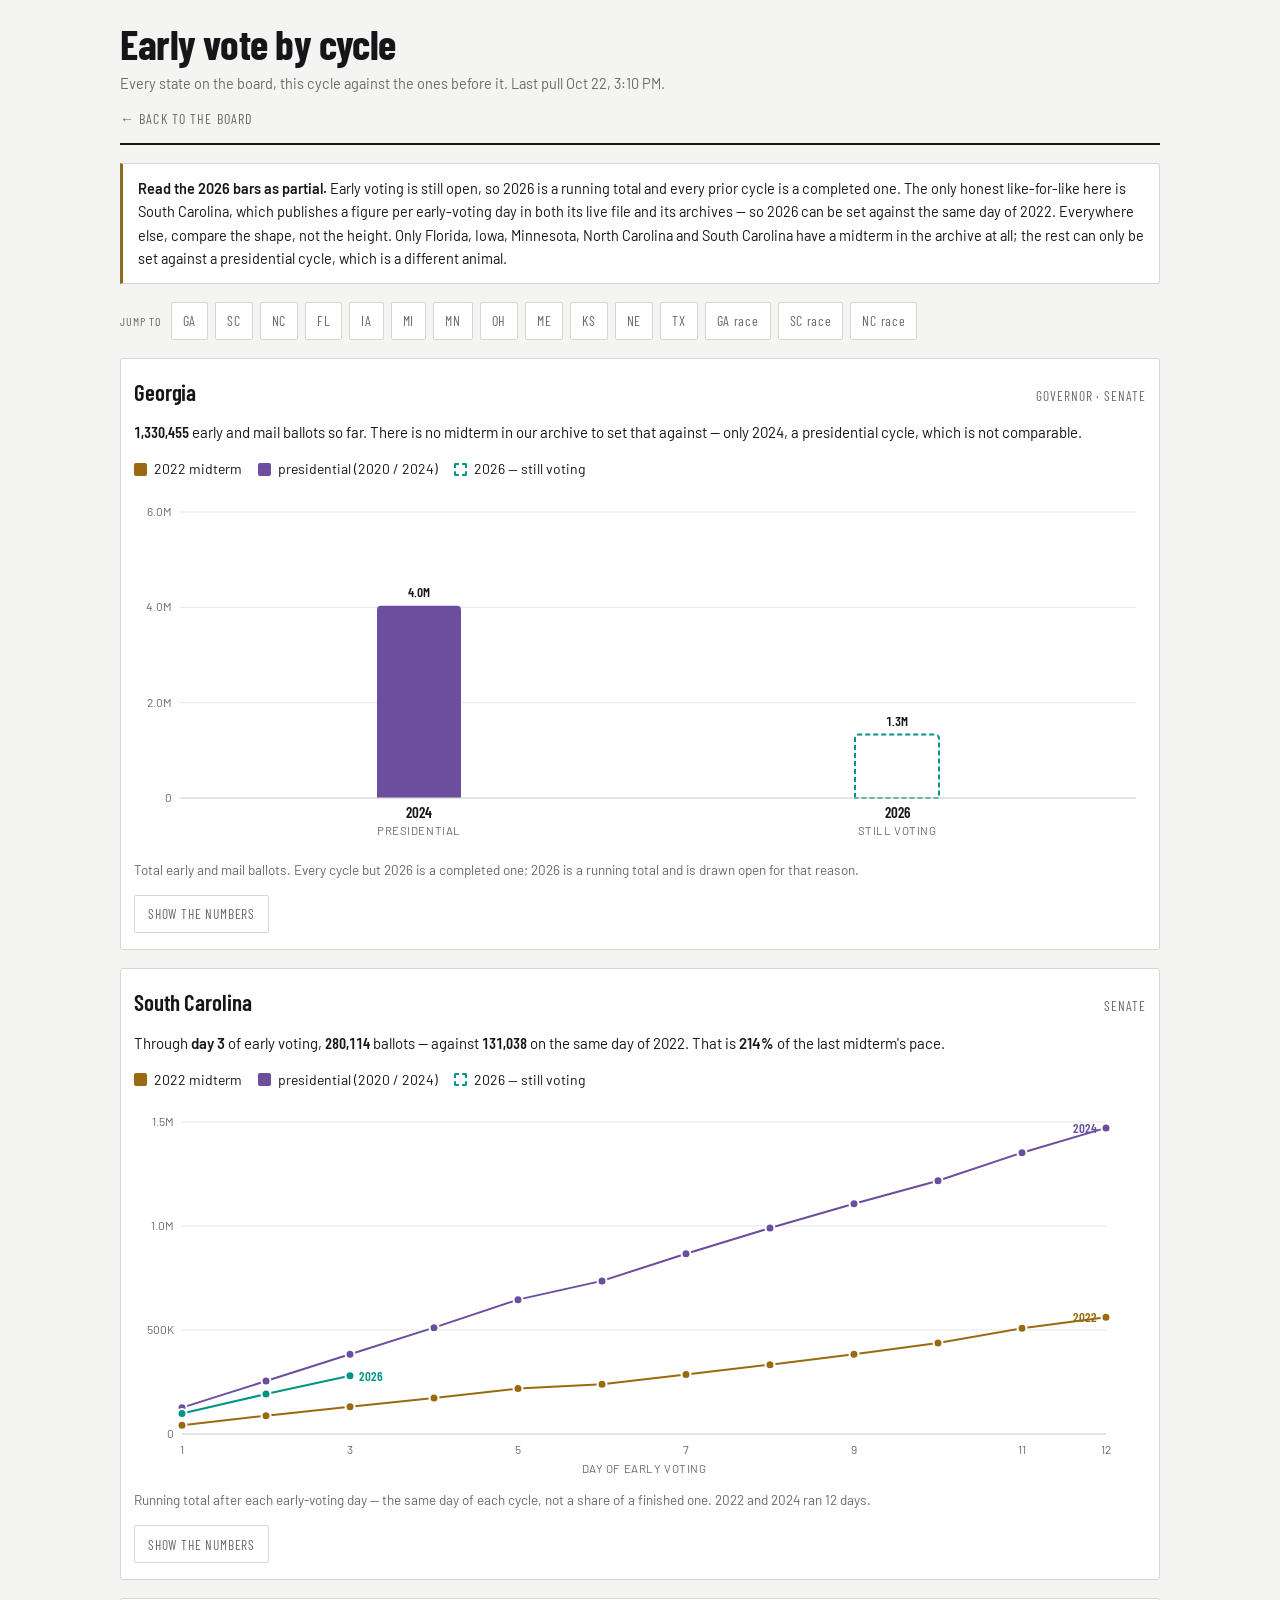
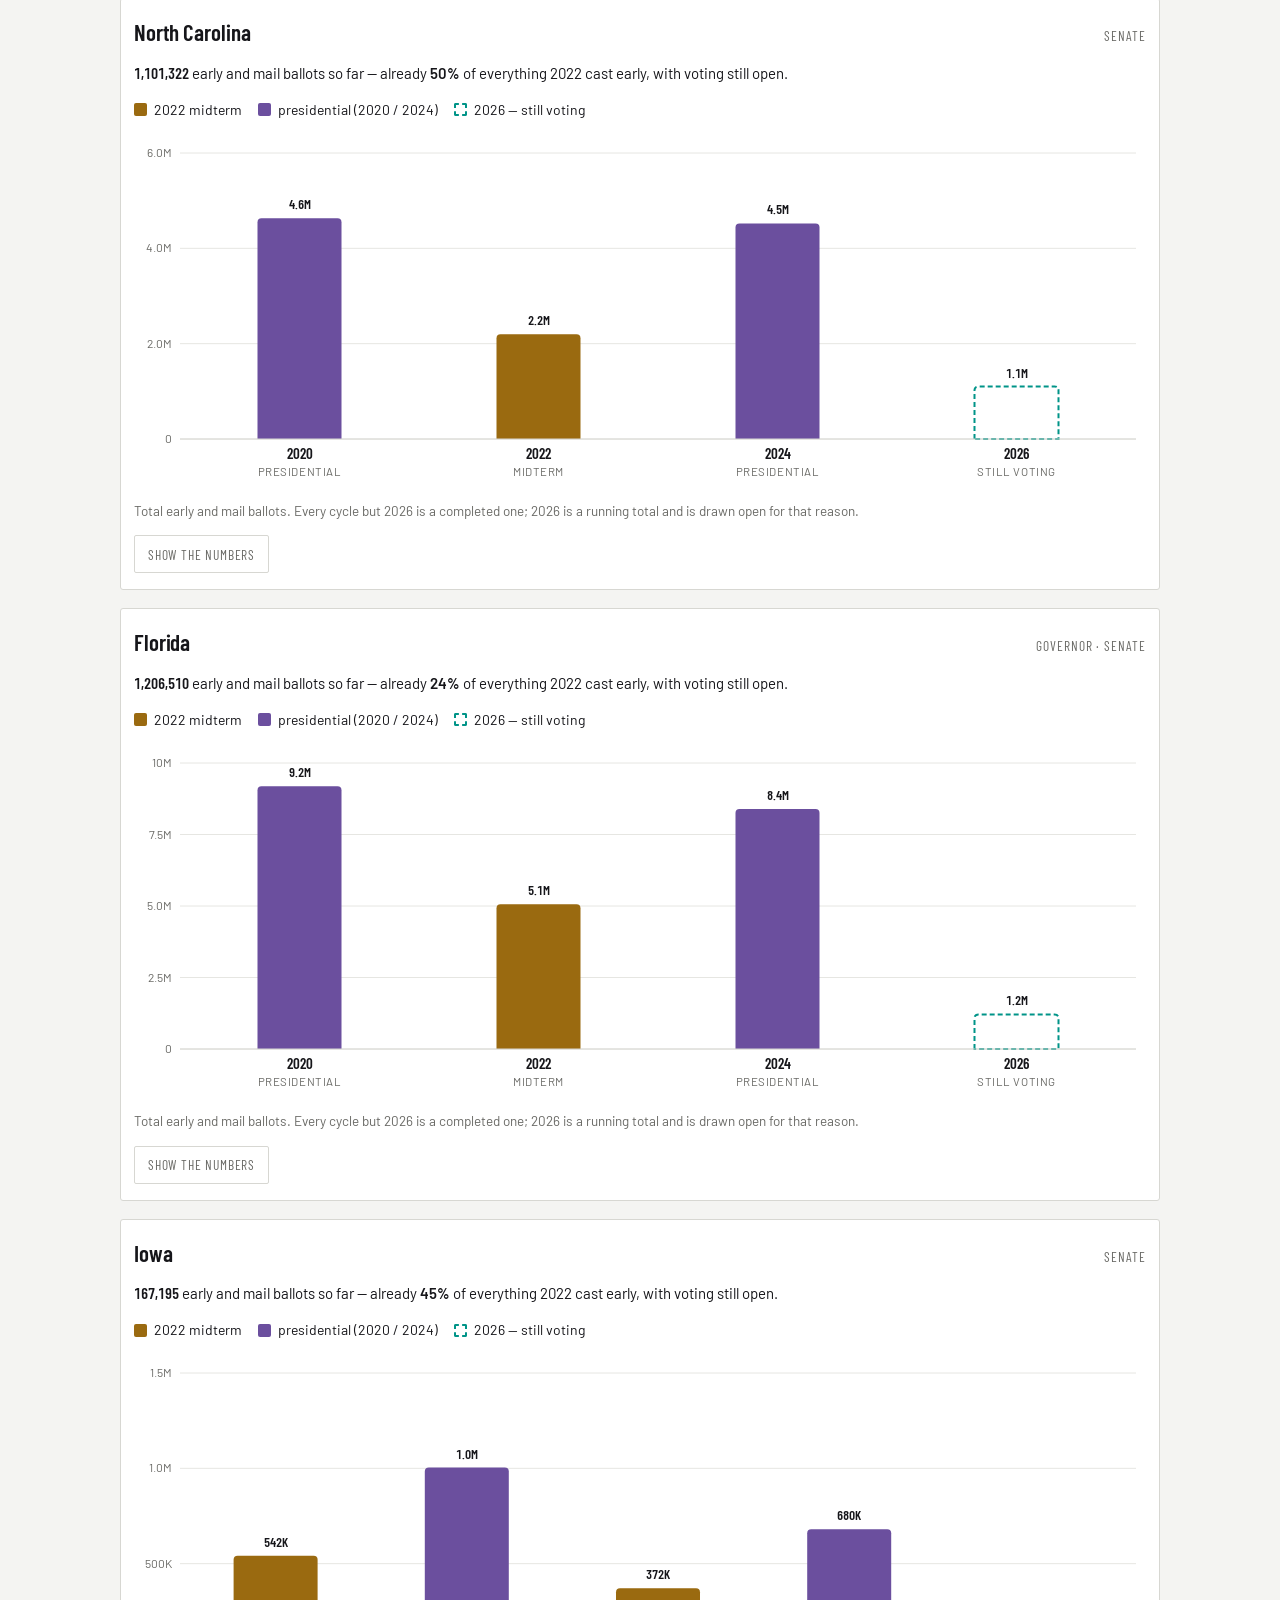
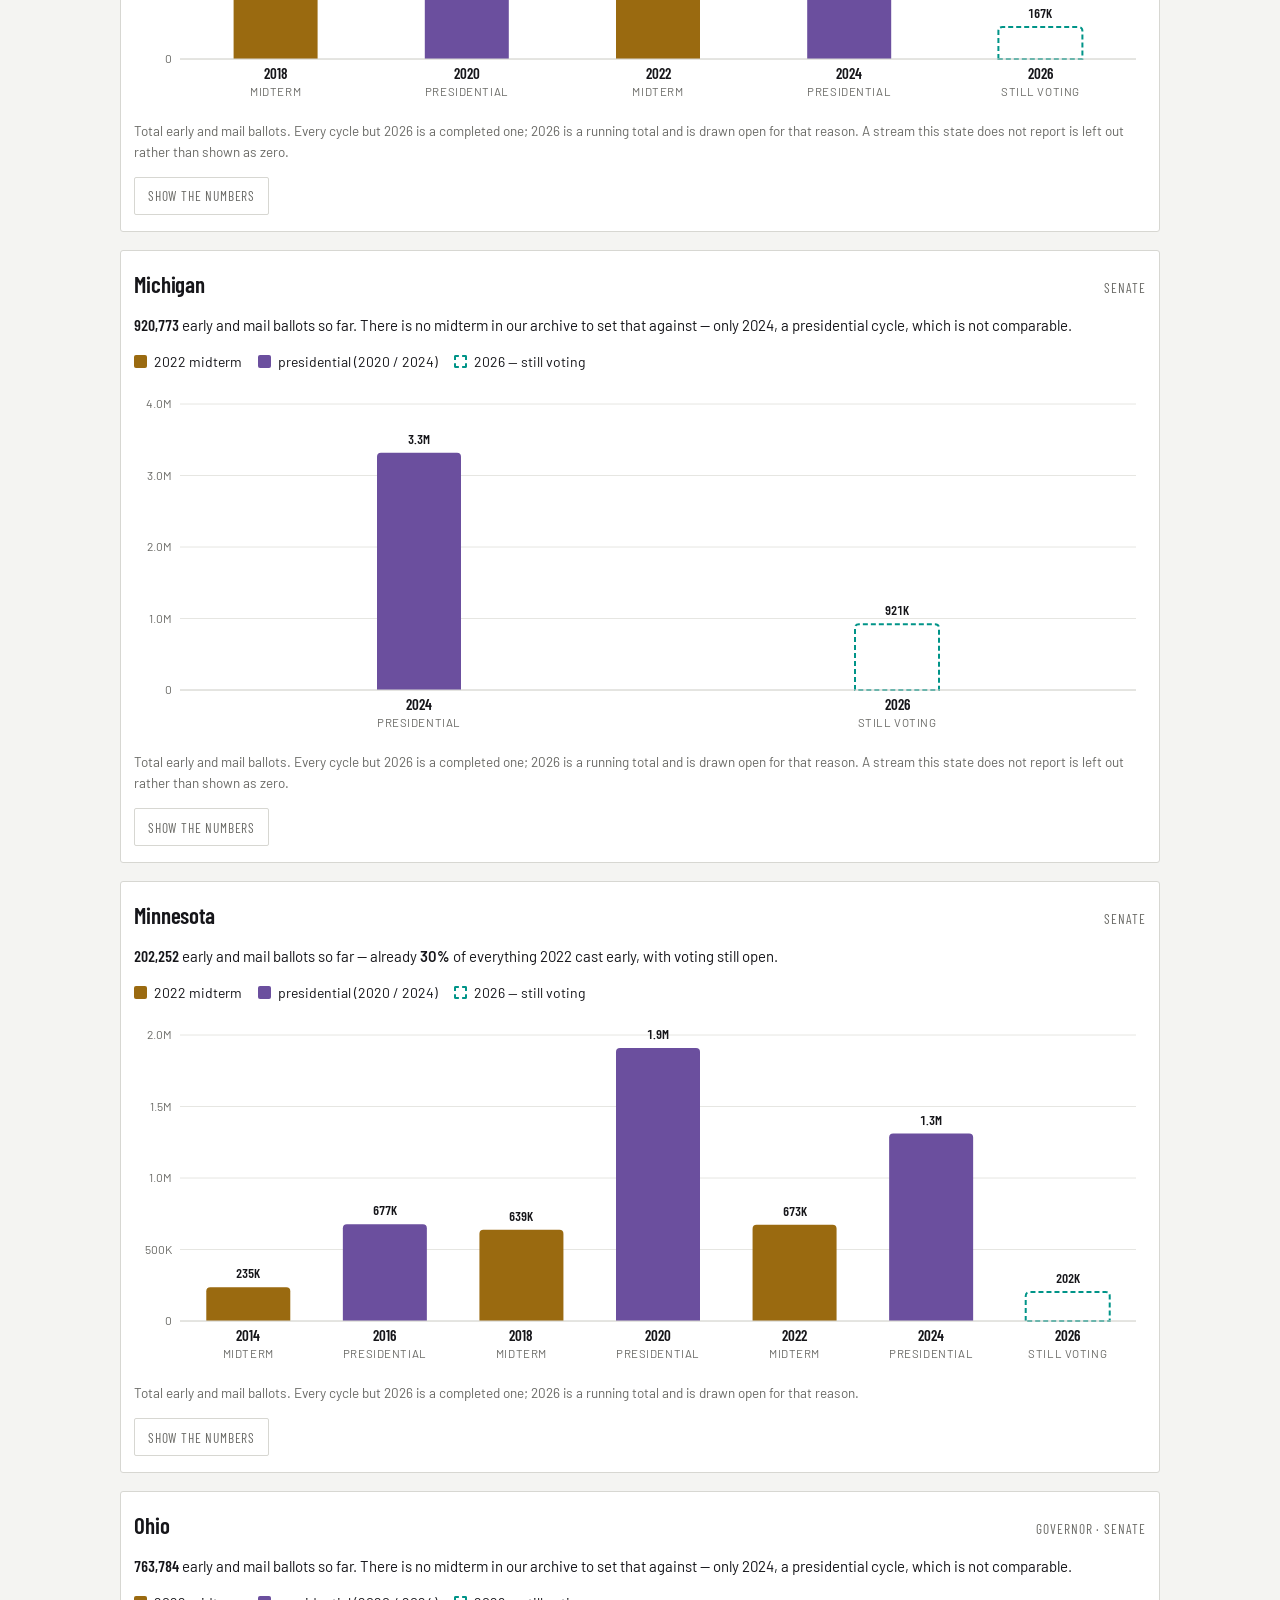
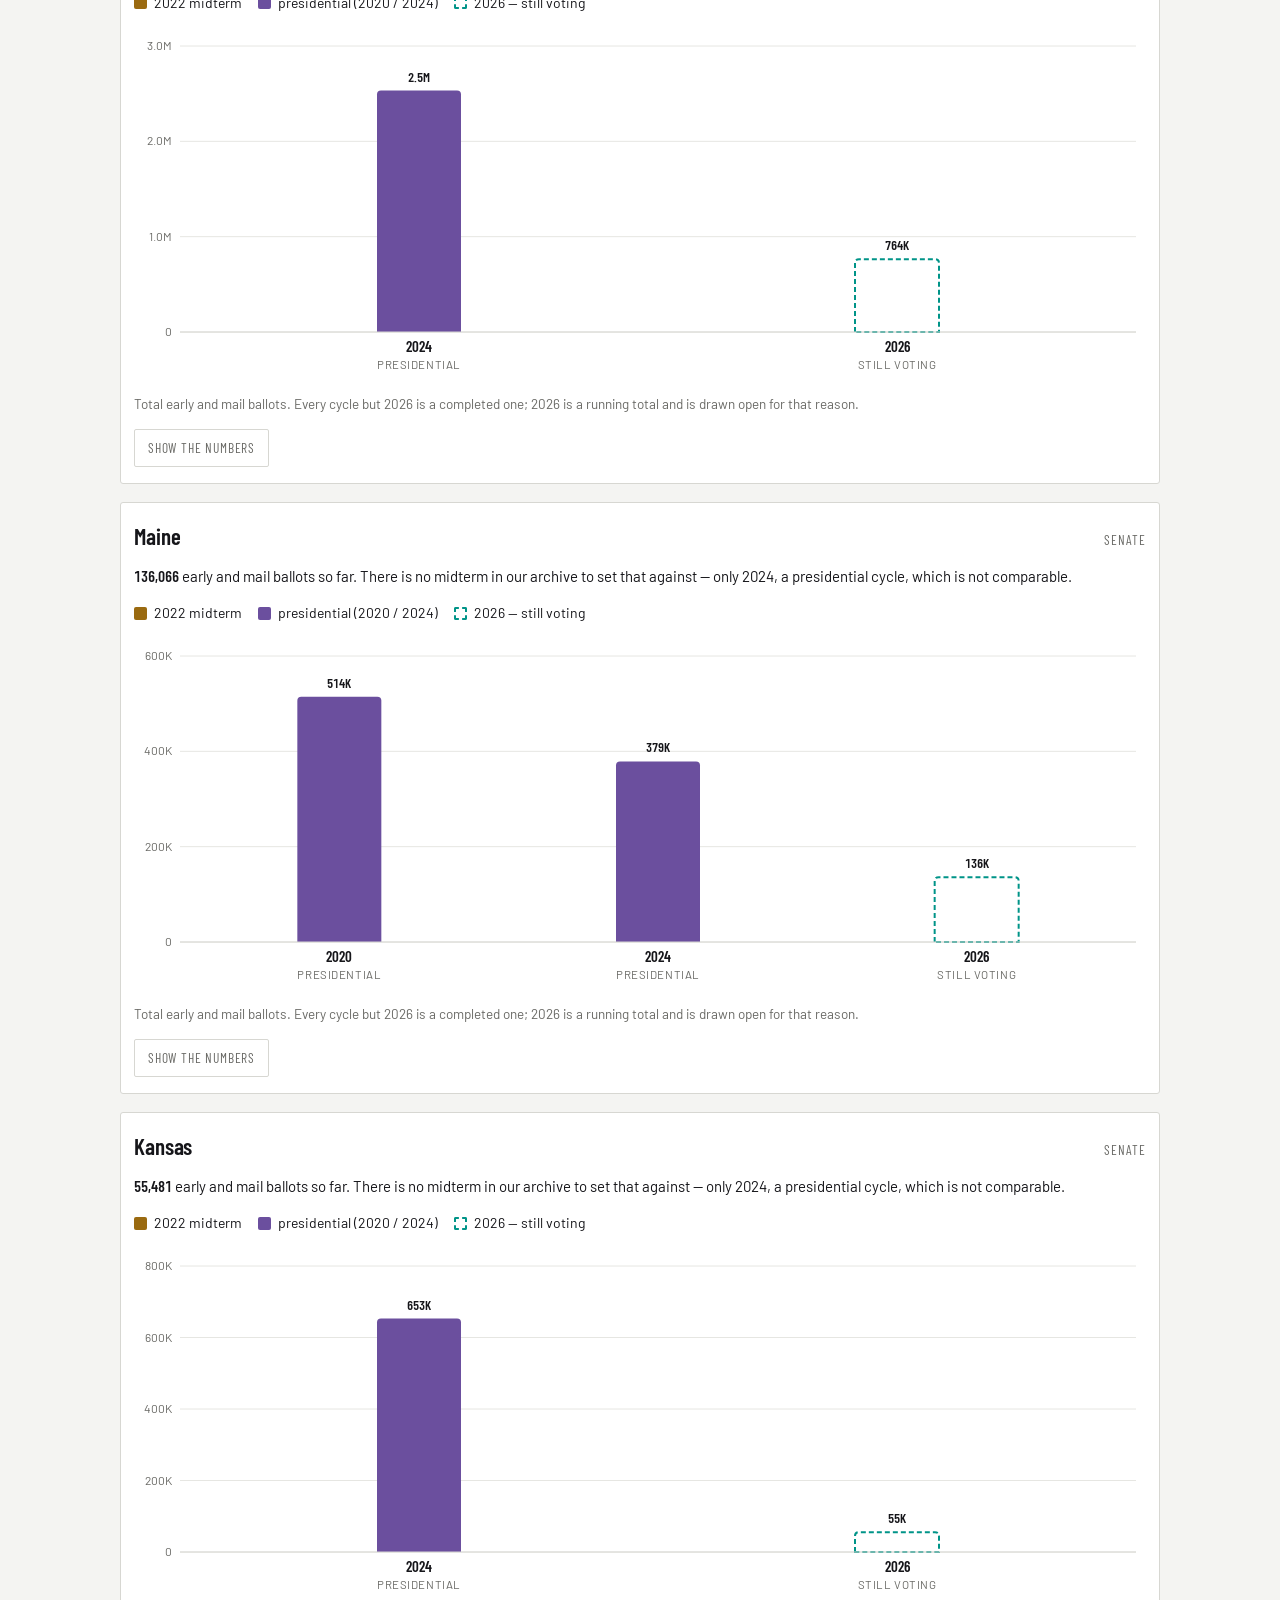
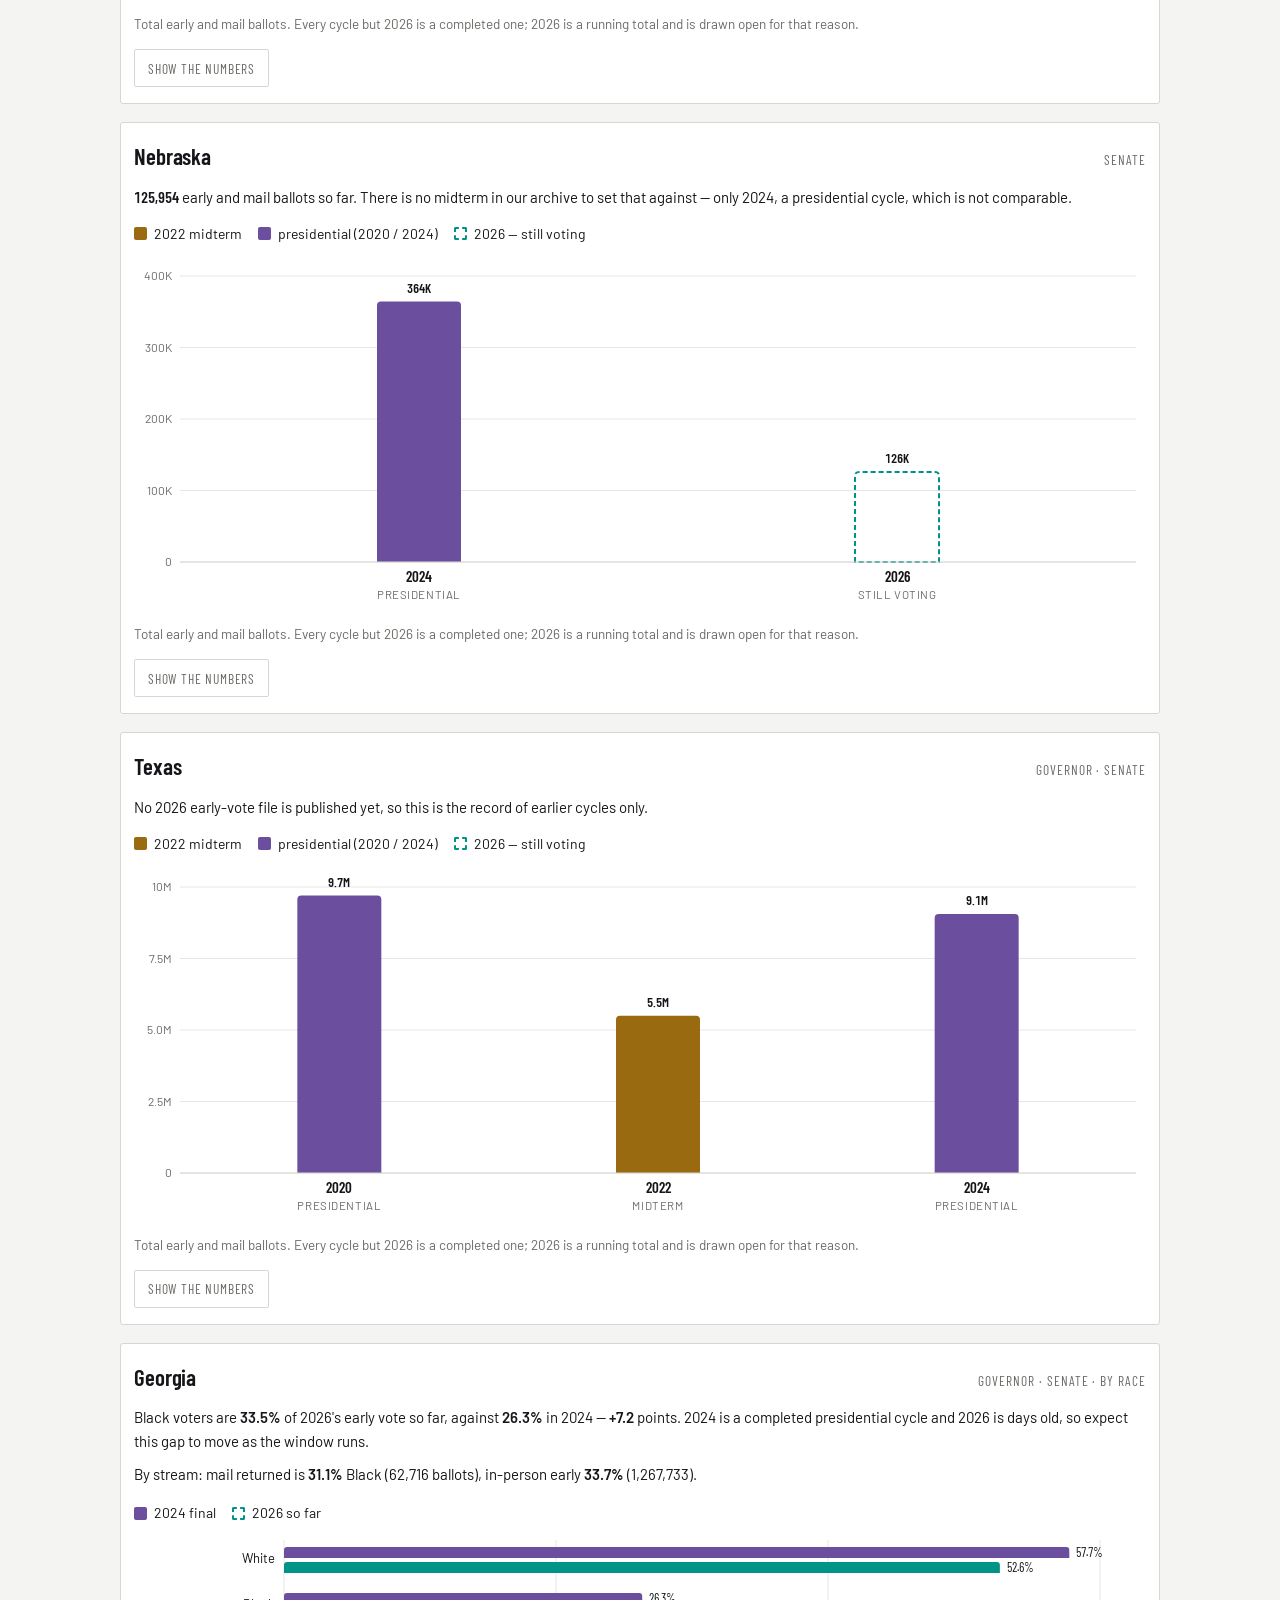
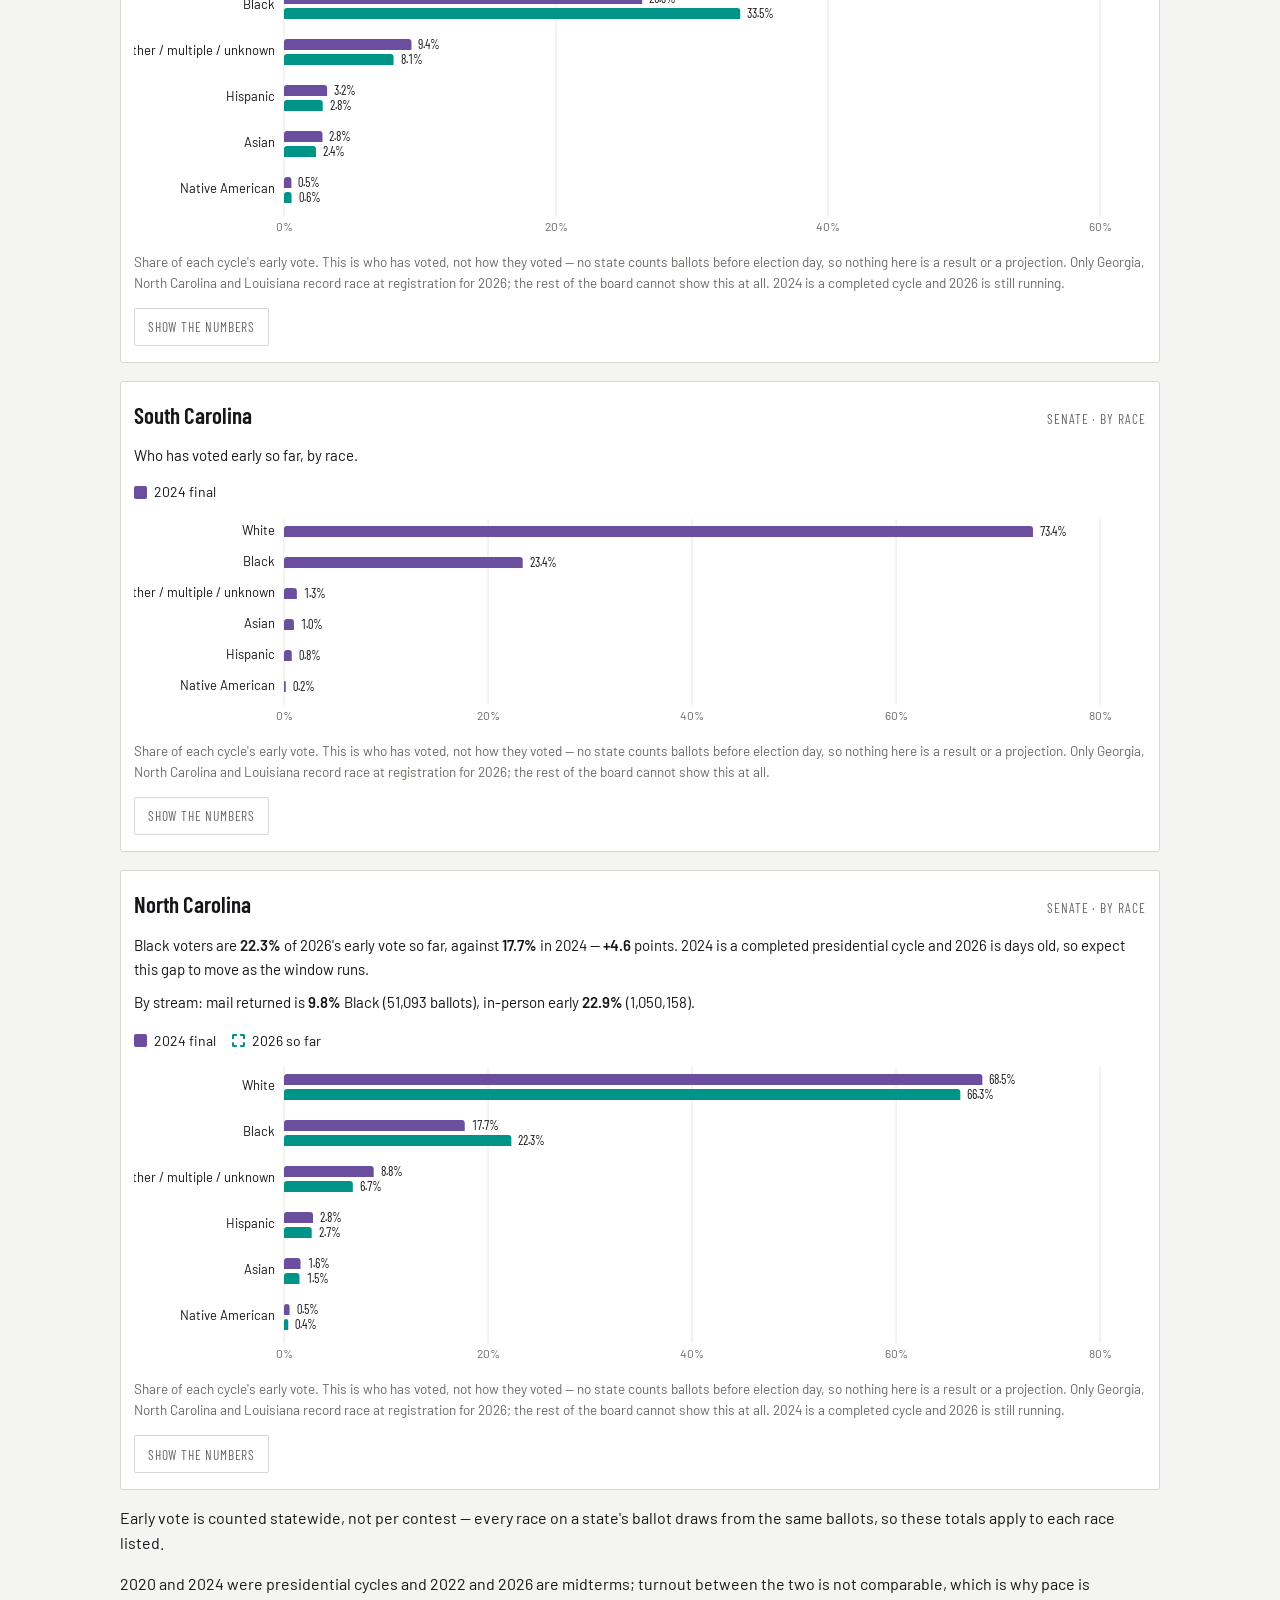
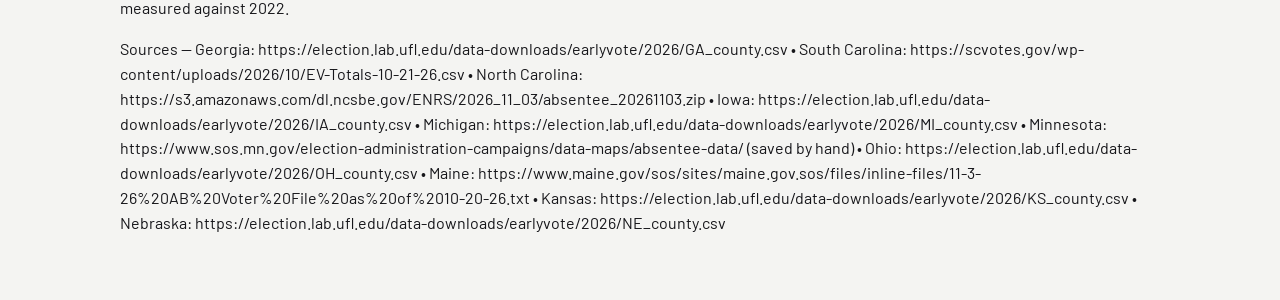
==== commit 06ebcc1c: "add race, age and gender of the early vote, and chart it The UF Election Lab's national file carries" ====
--- a/compare.html
+++ b/compare.html
@@ -71,4 +71,4 @@
 </footer>
 </div>
 <div class="tip" id="tip" role="status" aria-live="polite"></div>
-<script src="compare.js?v=d5997992"></script>
+<script src="compare.js?v=44330652"></script>
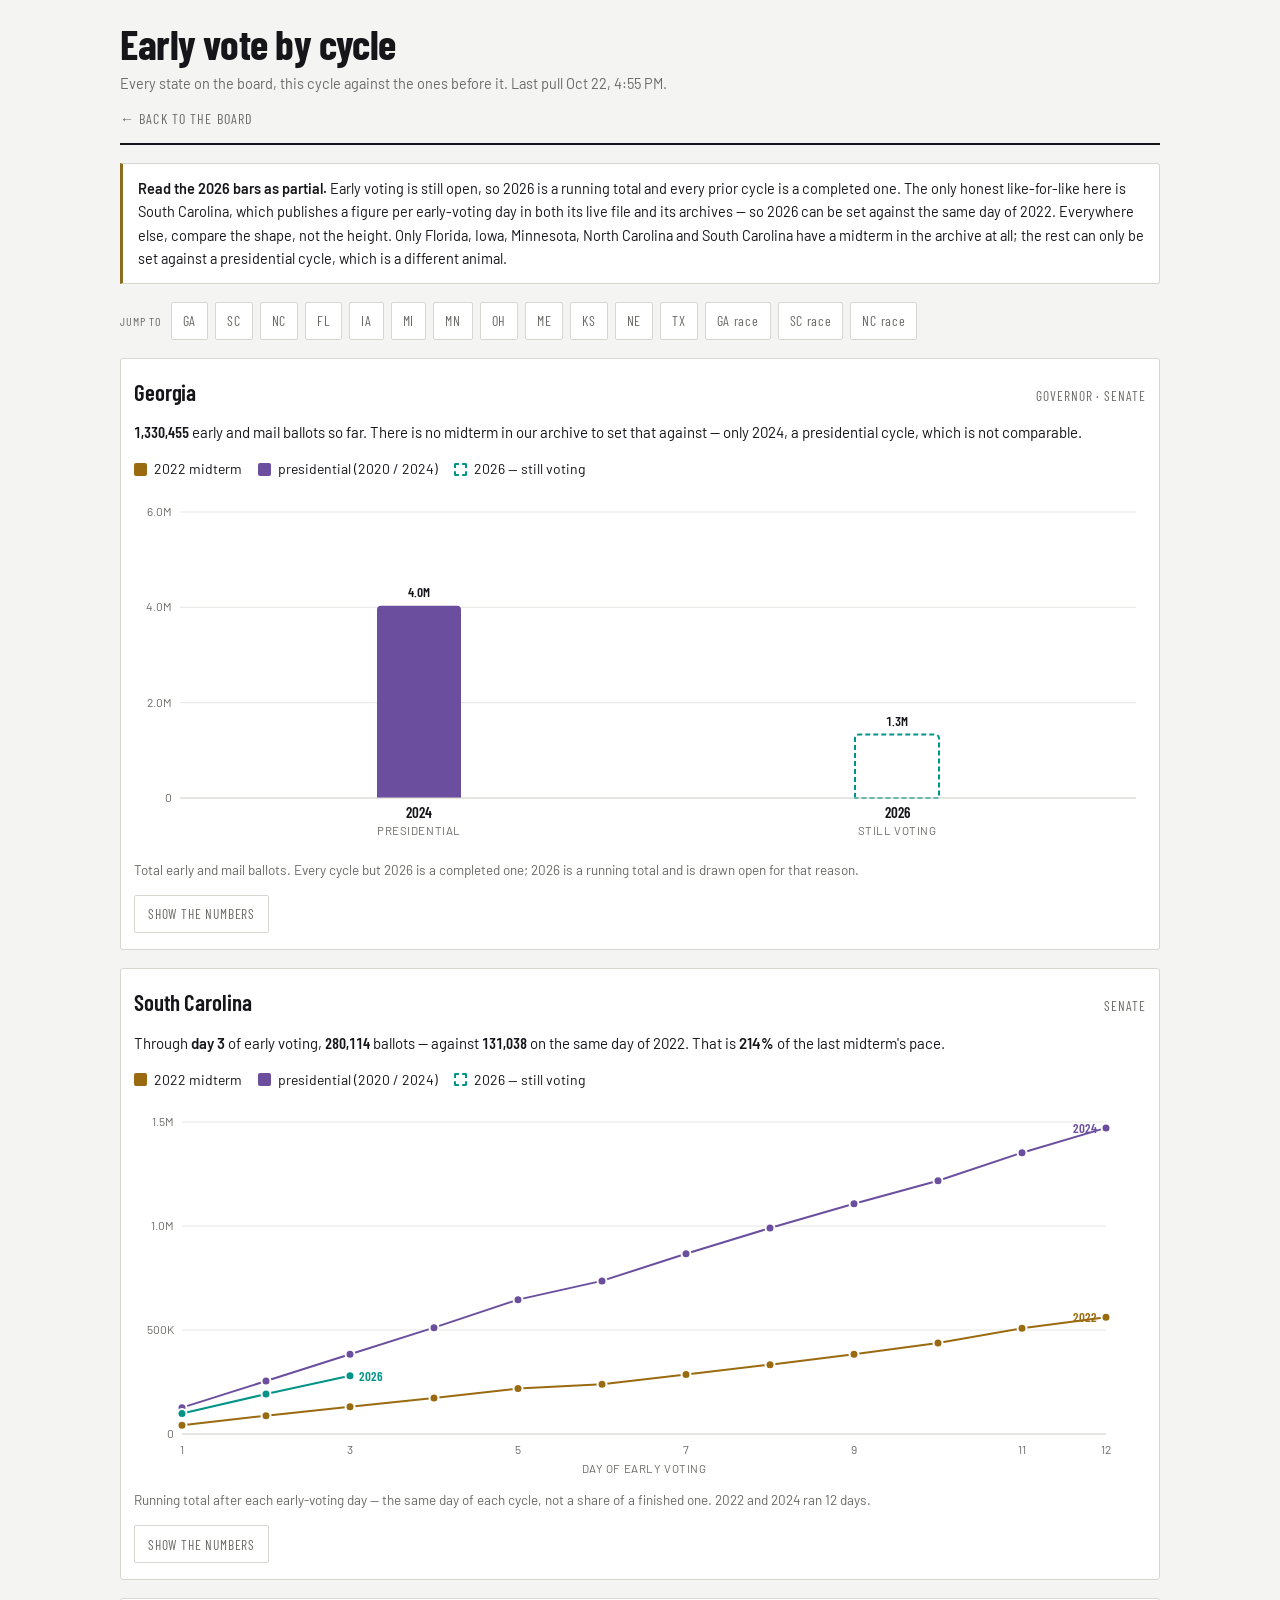
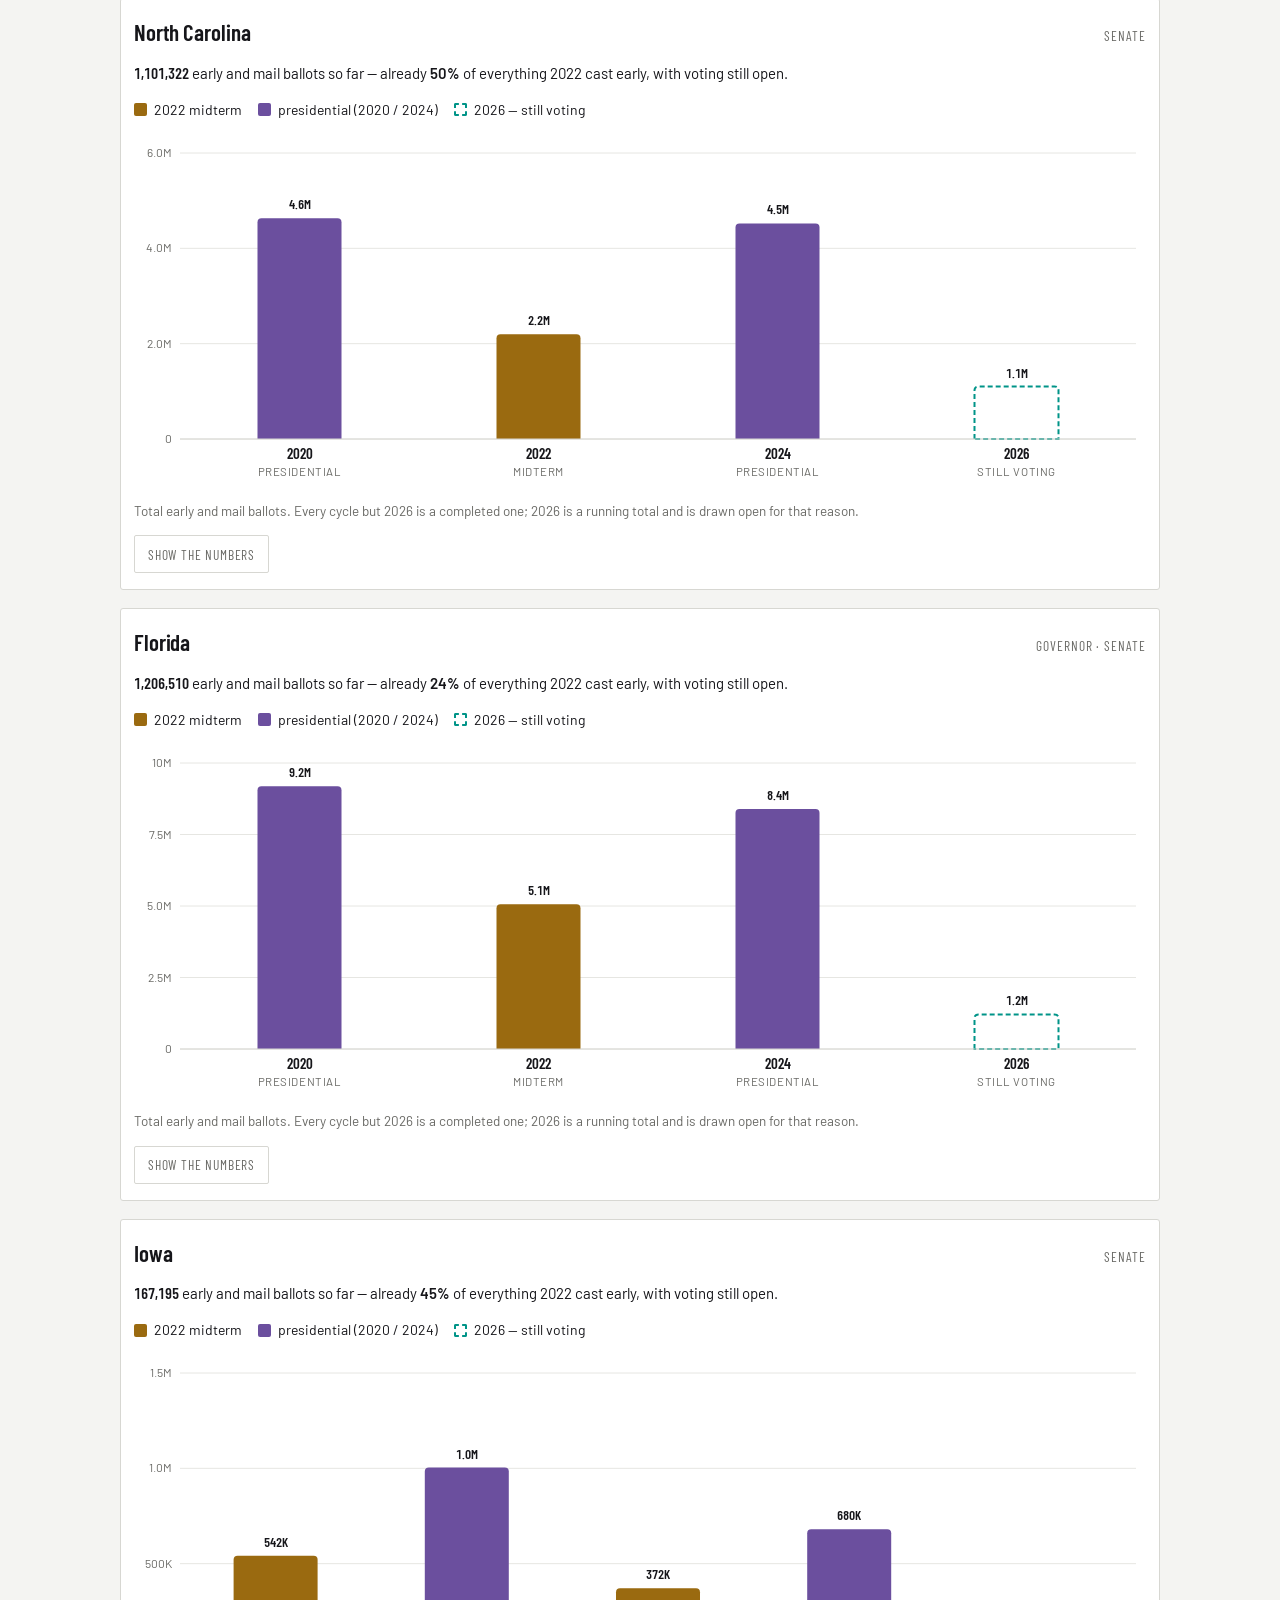
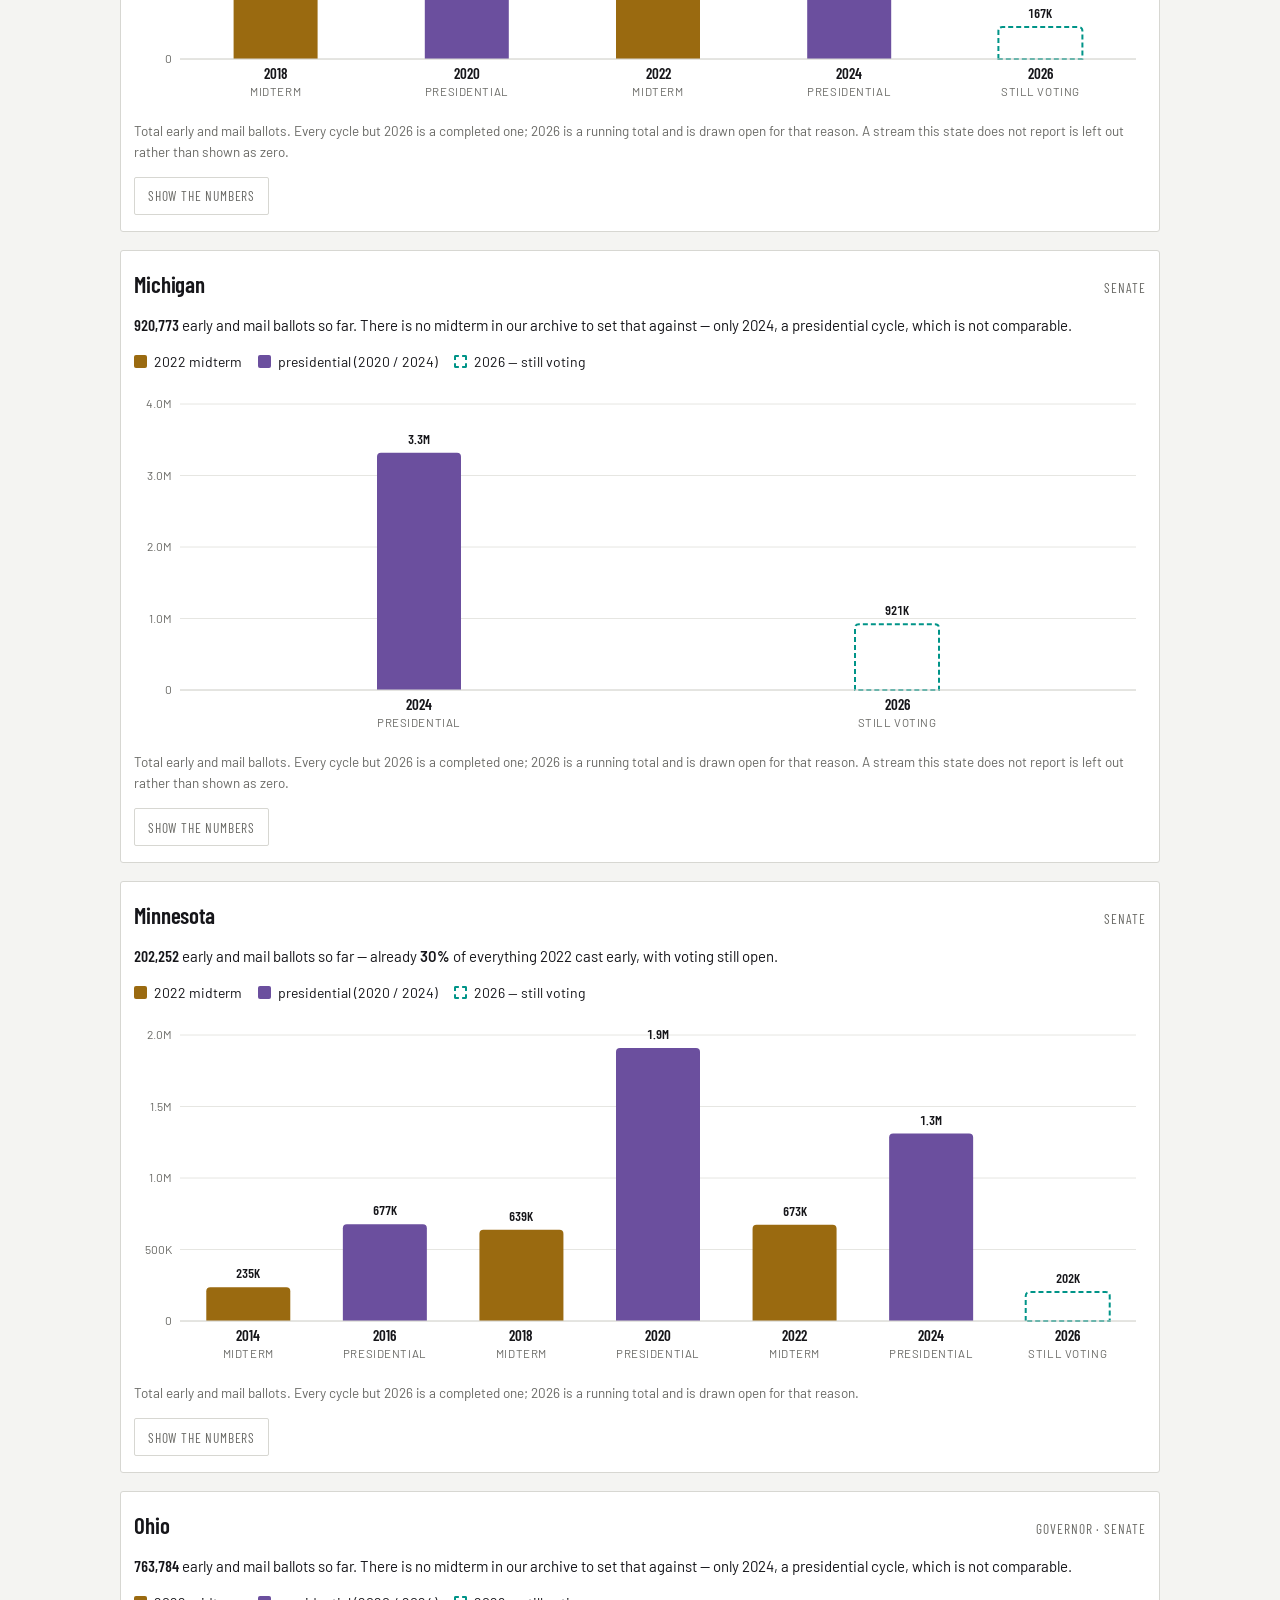
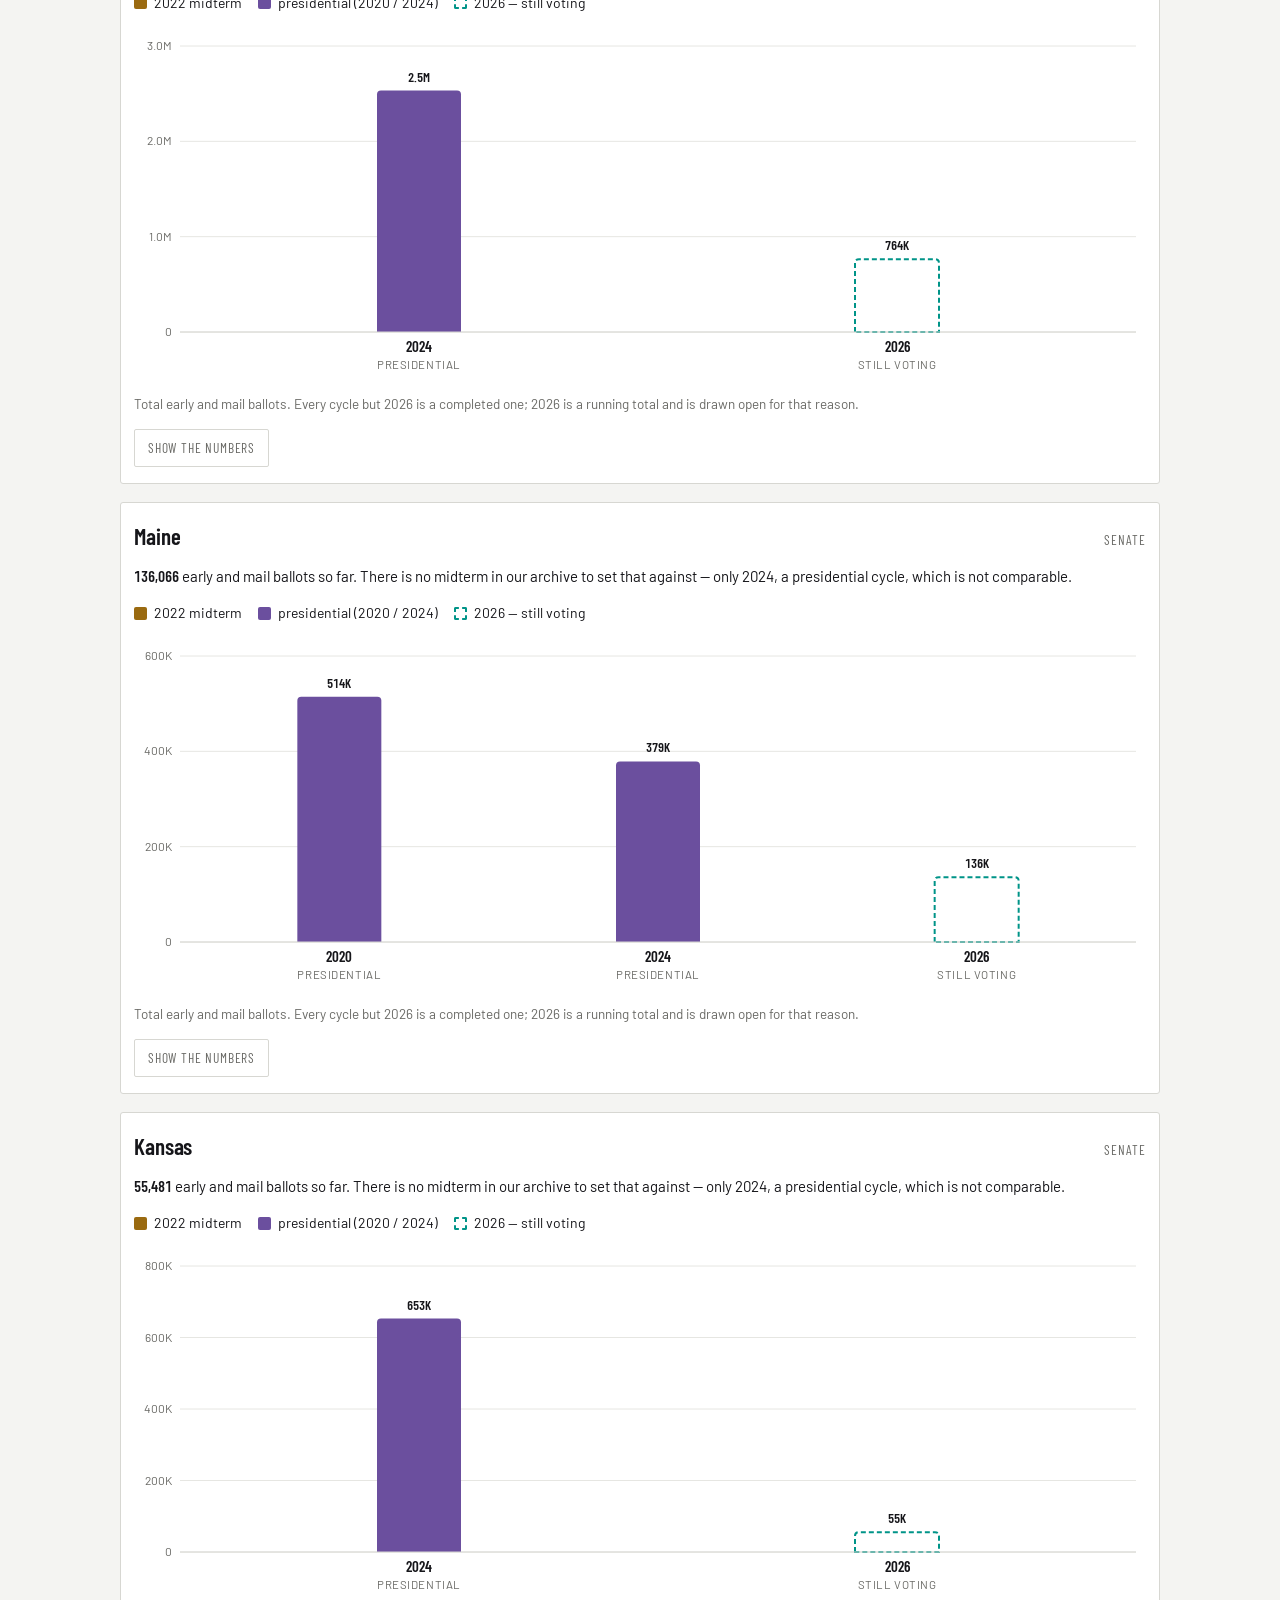
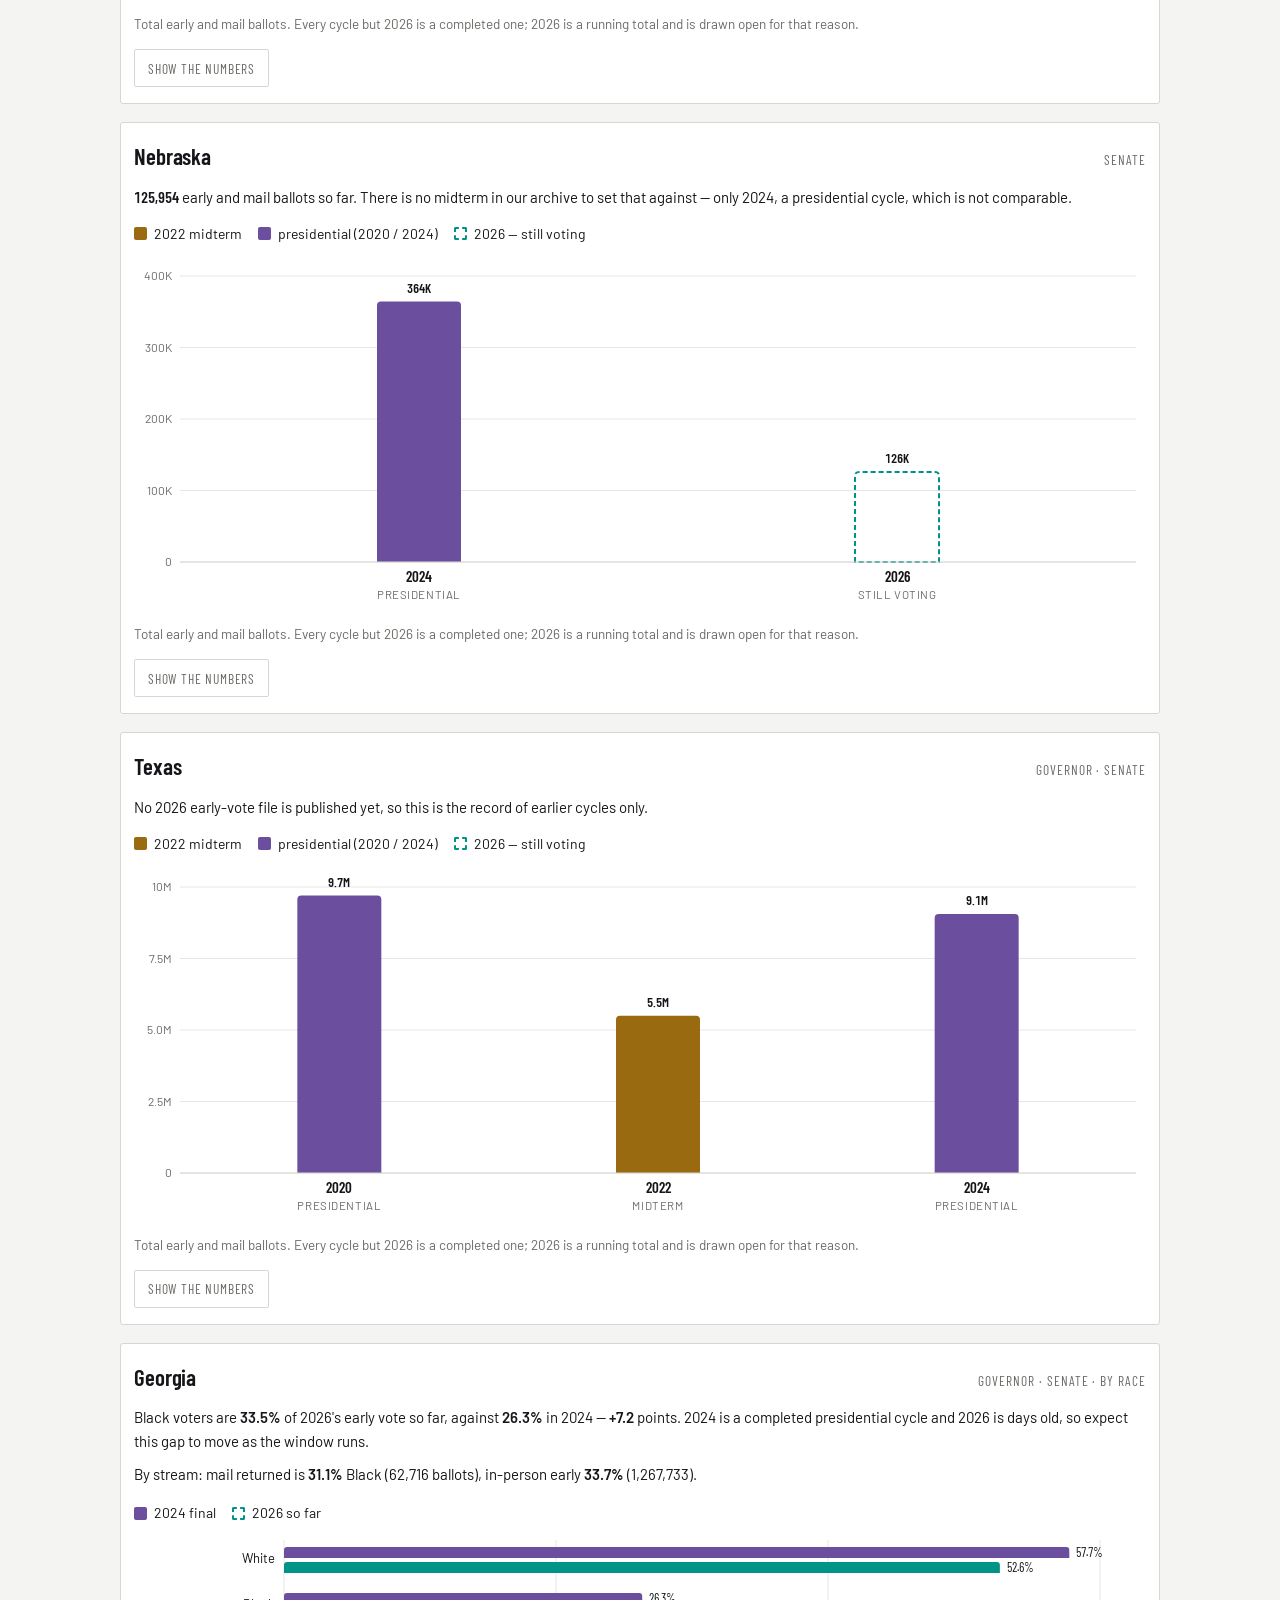
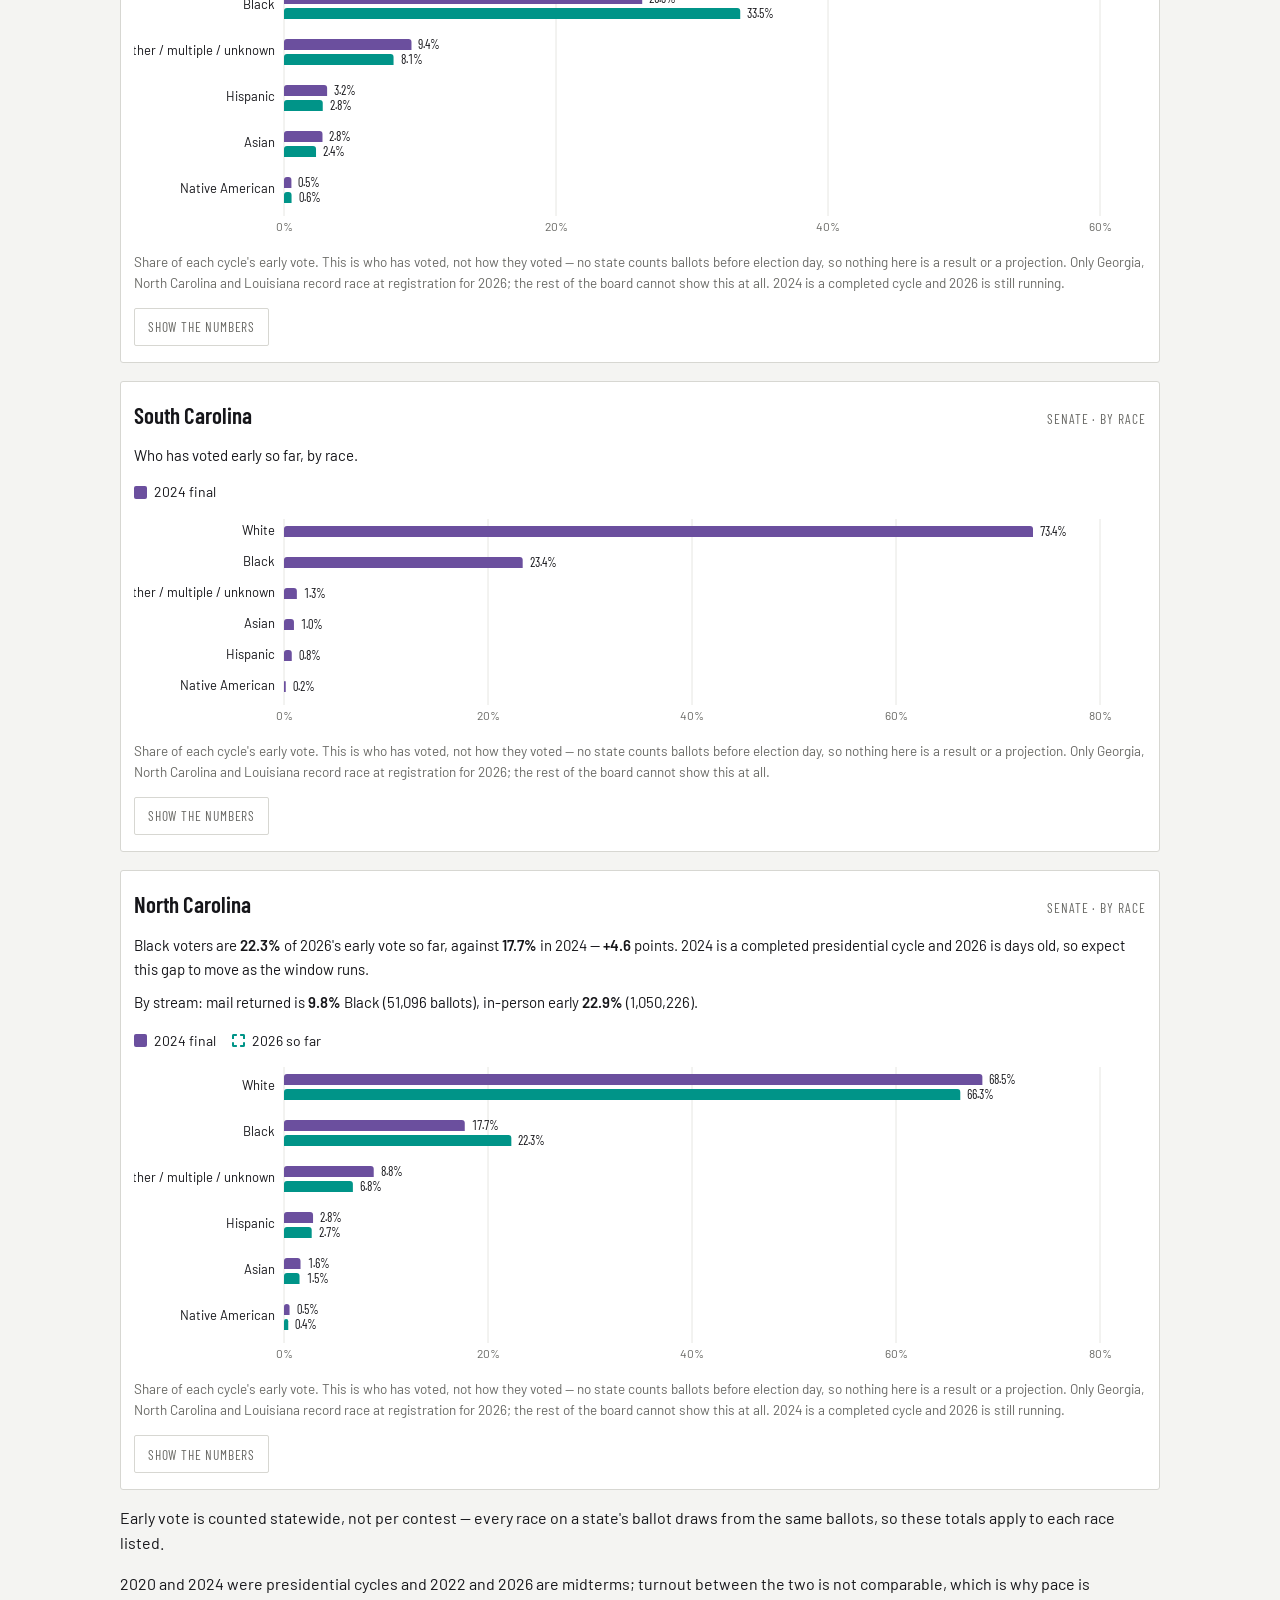
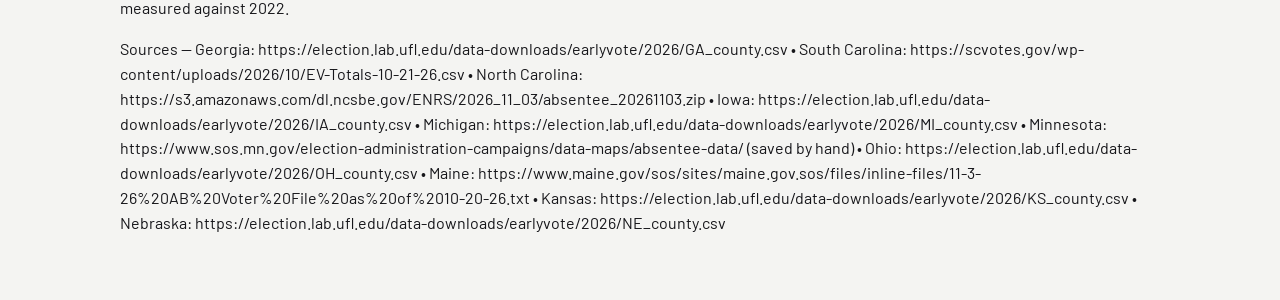
==== commit 5f177f1c: "put a chart in every state card, and take NC's race from NC The board opens on the vote tables, so c" ====
--- a/compare.html
+++ b/compare.html
@@ -71,4 +71,4 @@
 </footer>
 </div>
 <div class="tip" id="tip" role="status" aria-live="polite"></div>
-<script src="compare.js?v=44330652"></script>
+<script src="compare.js?v=24c4d533"></script>
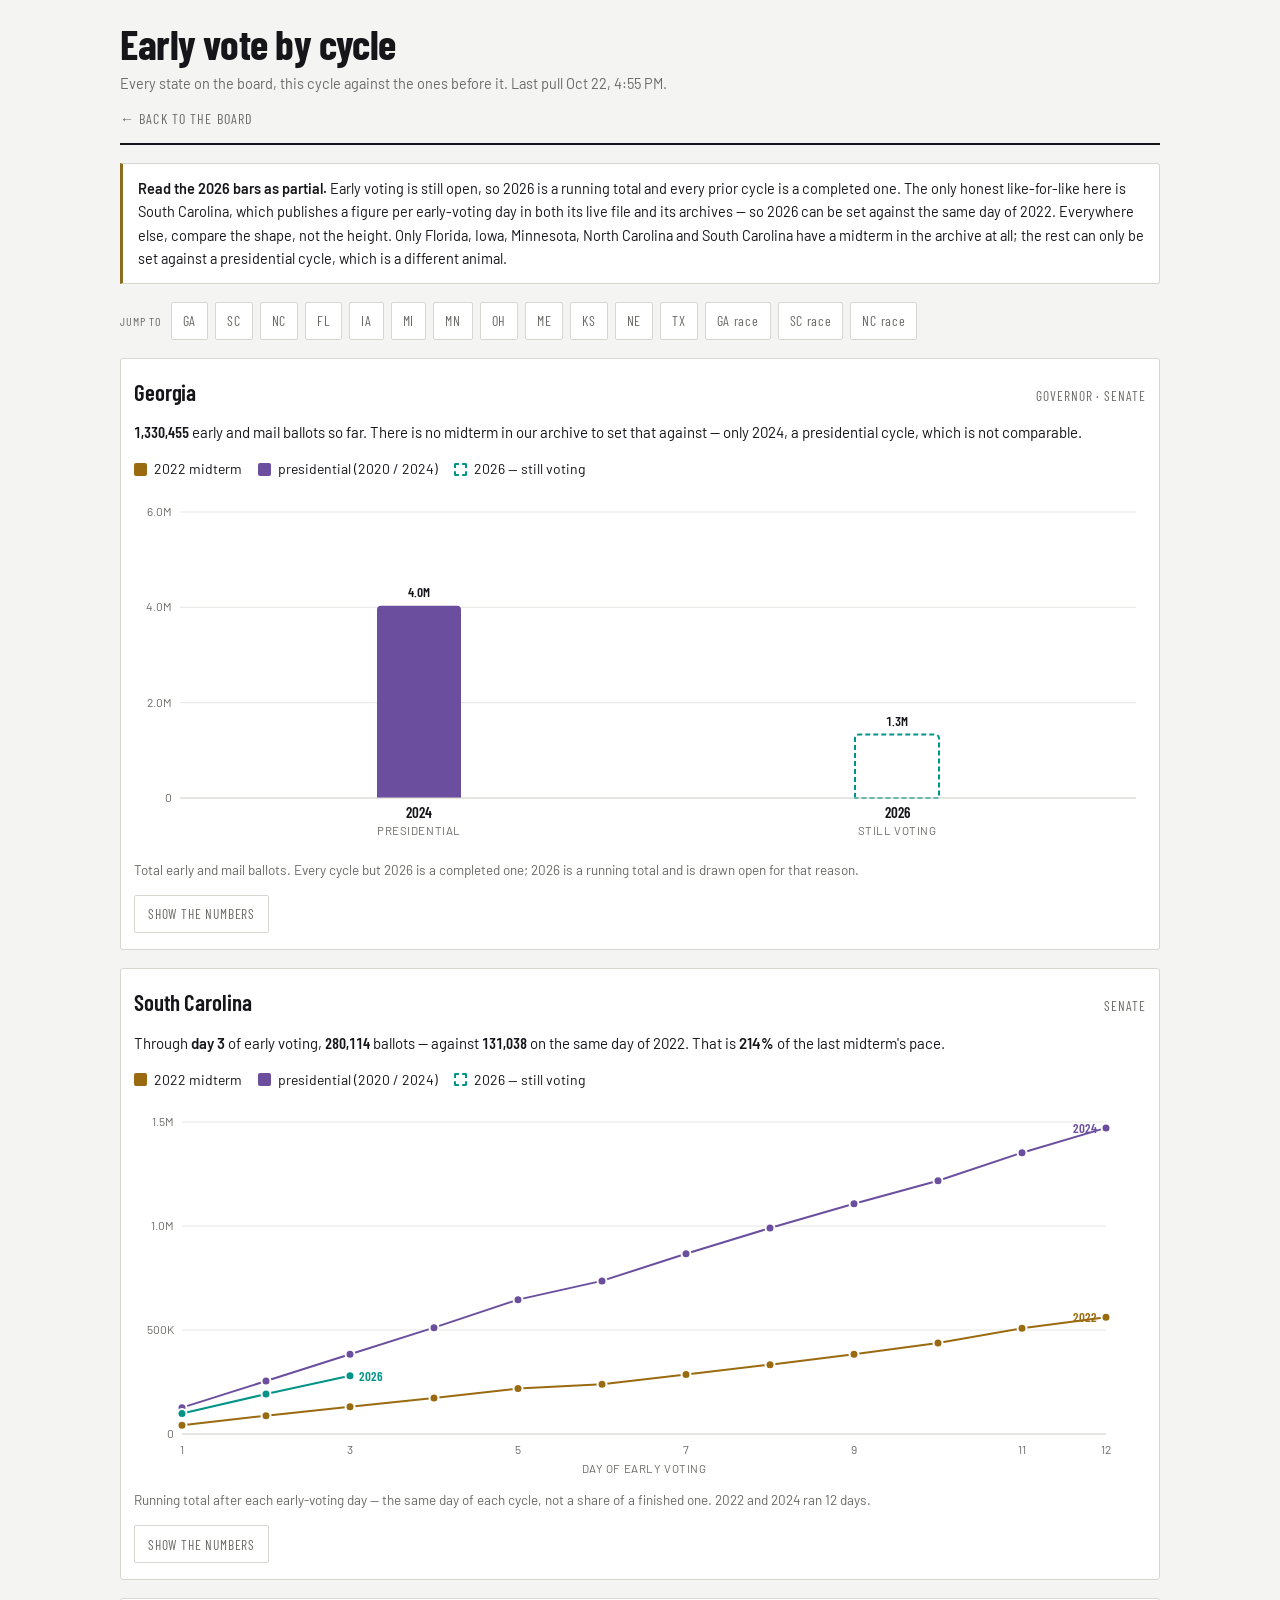
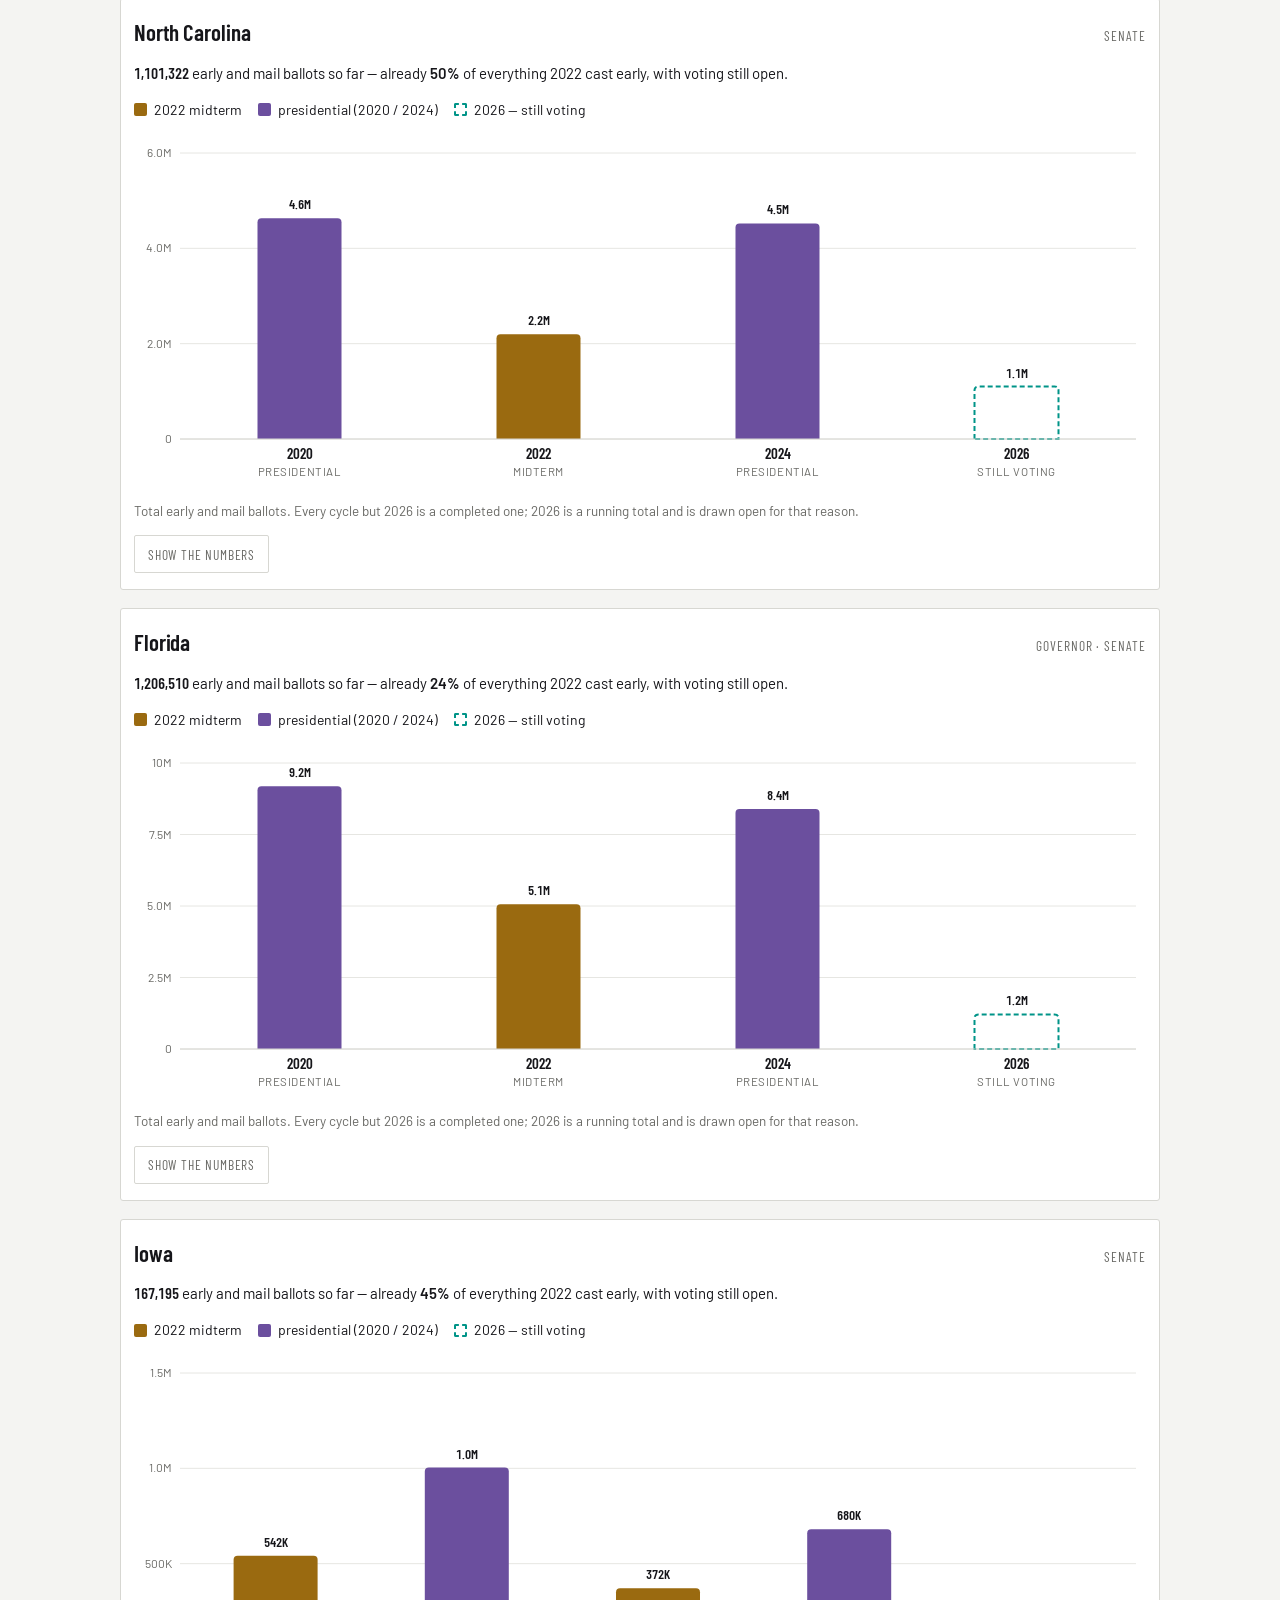
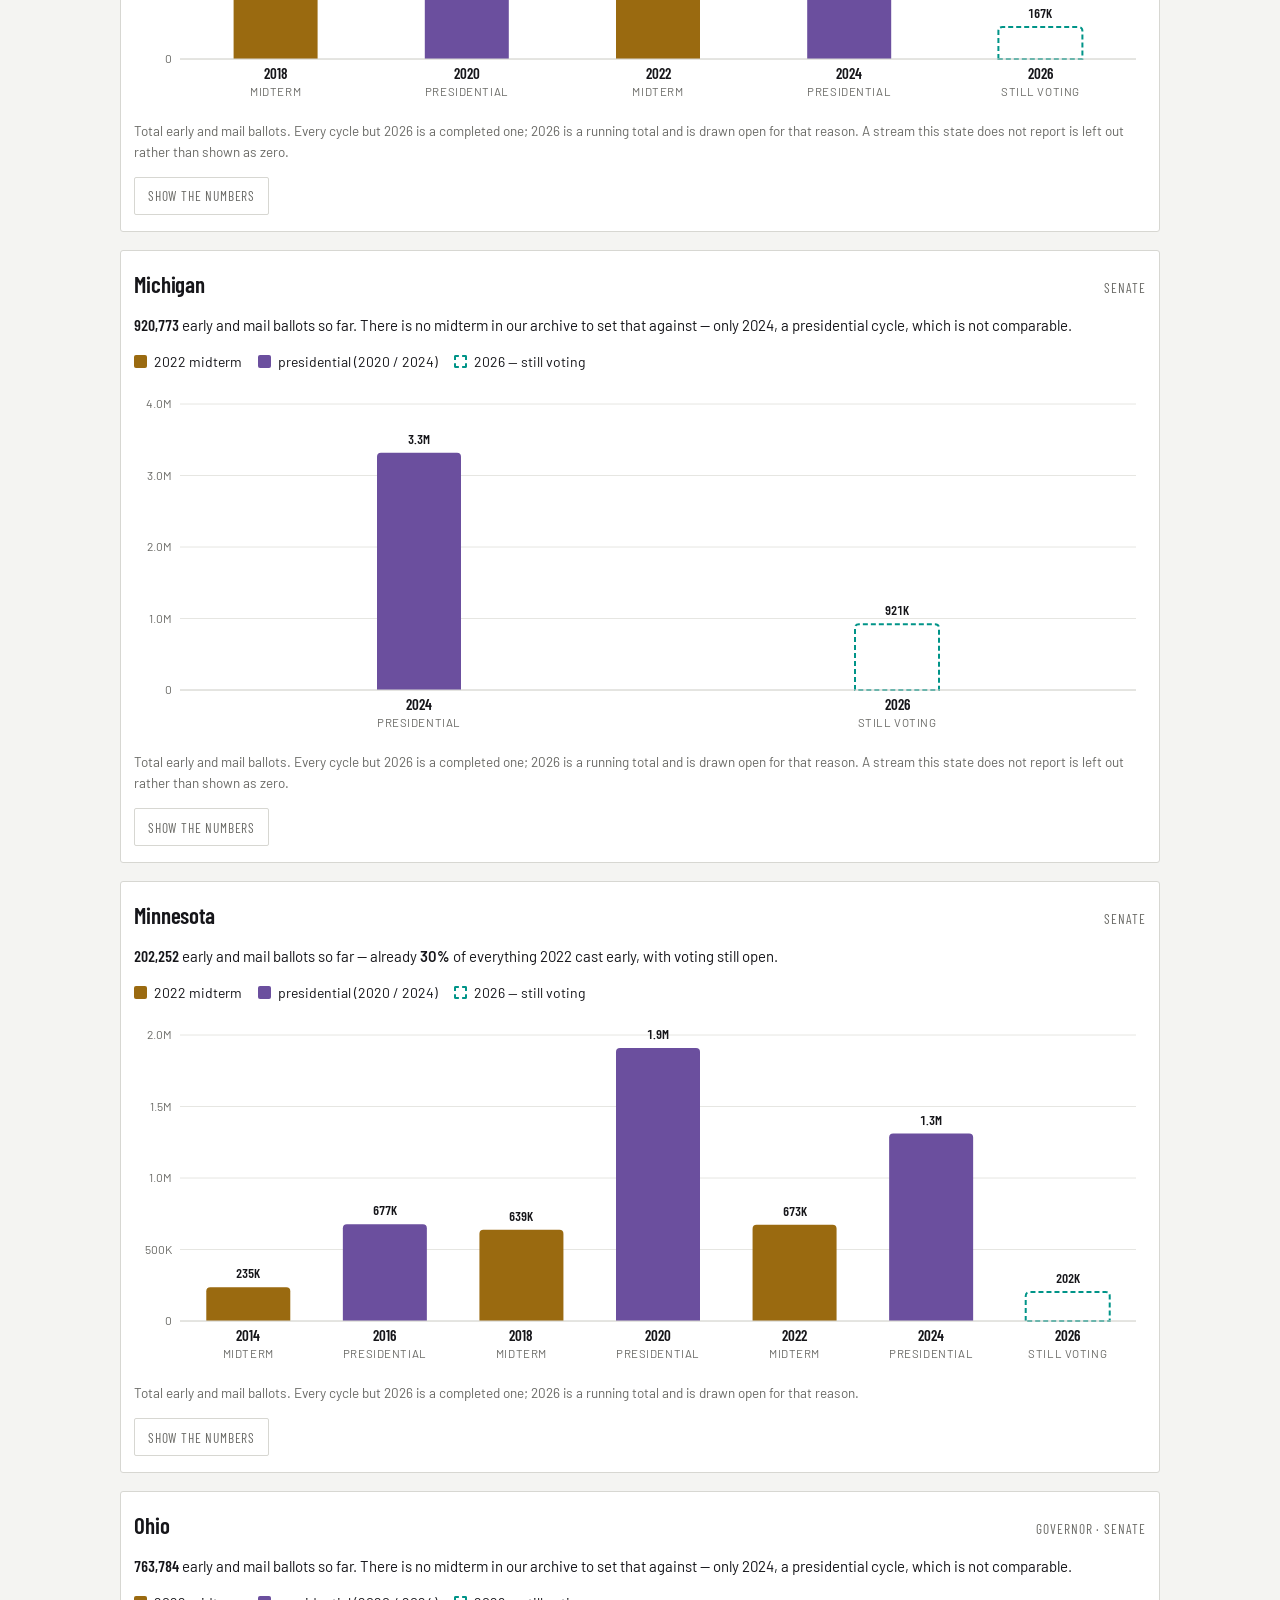
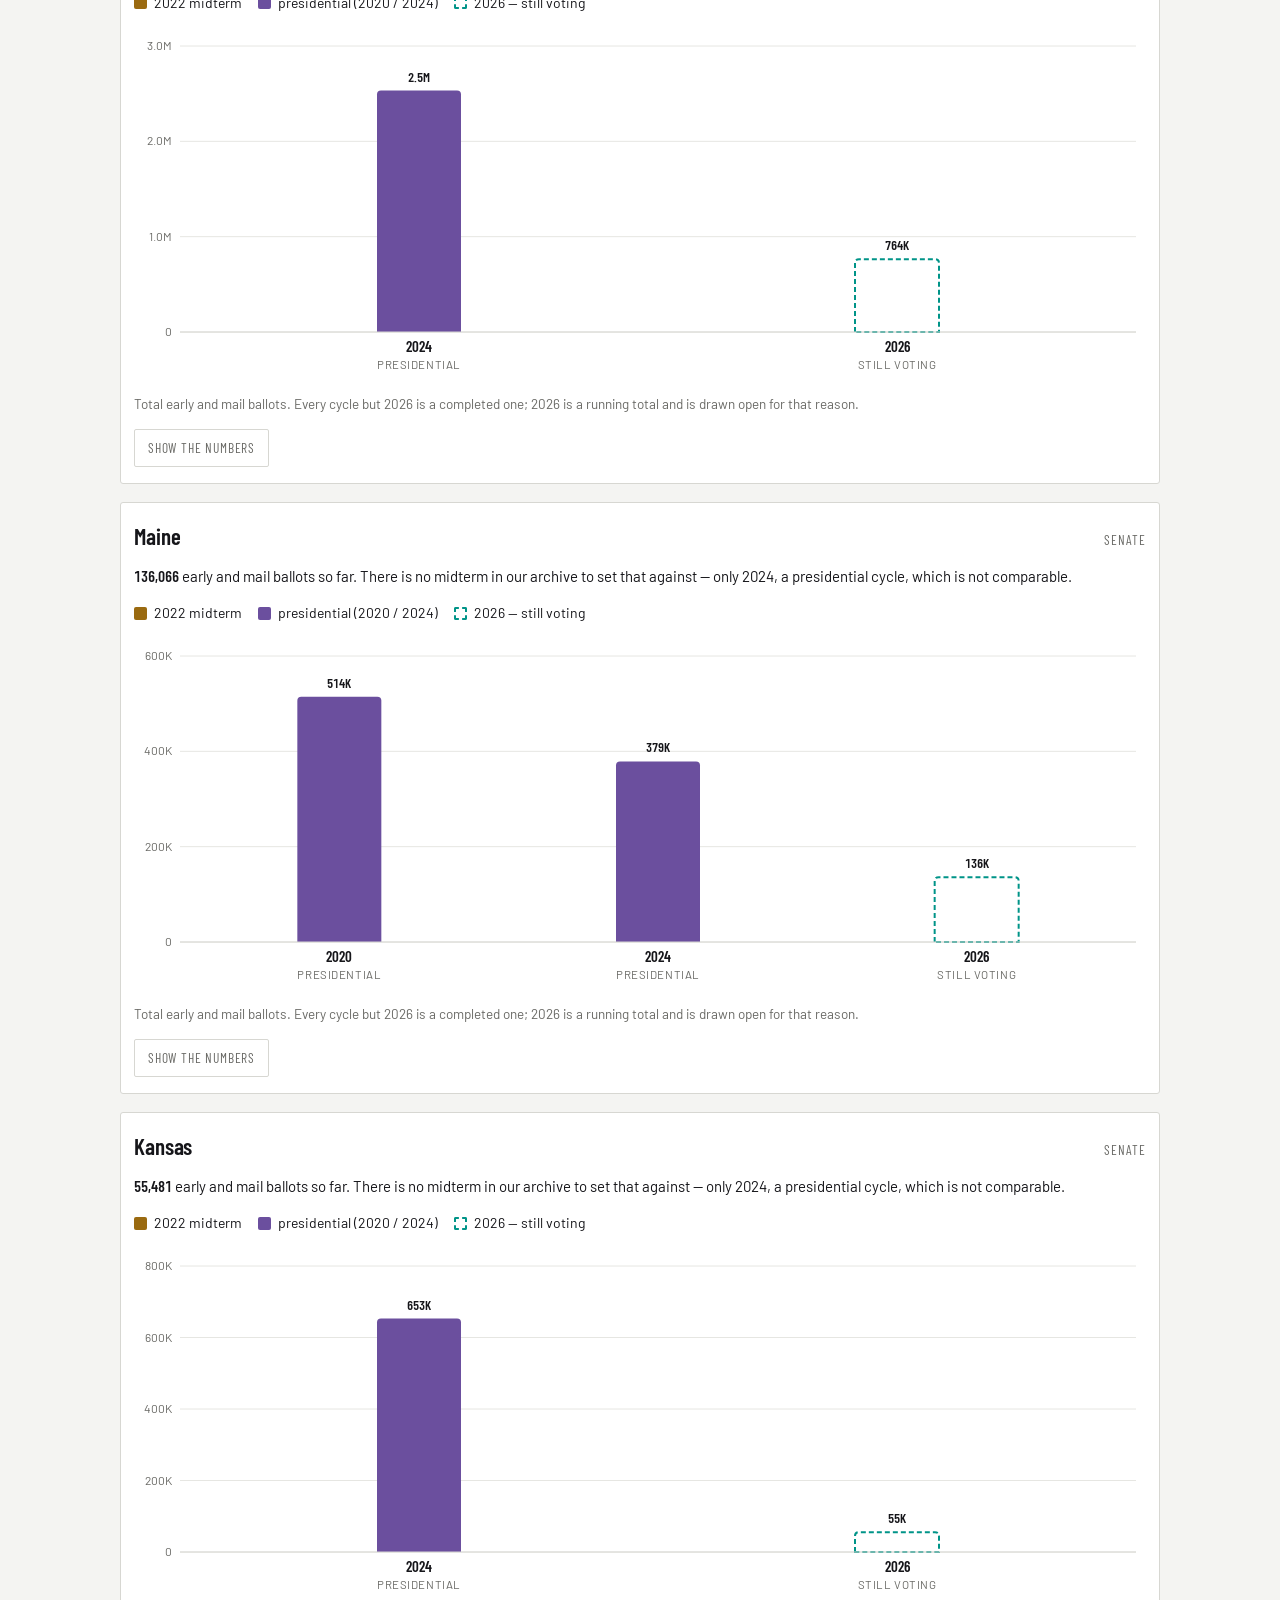
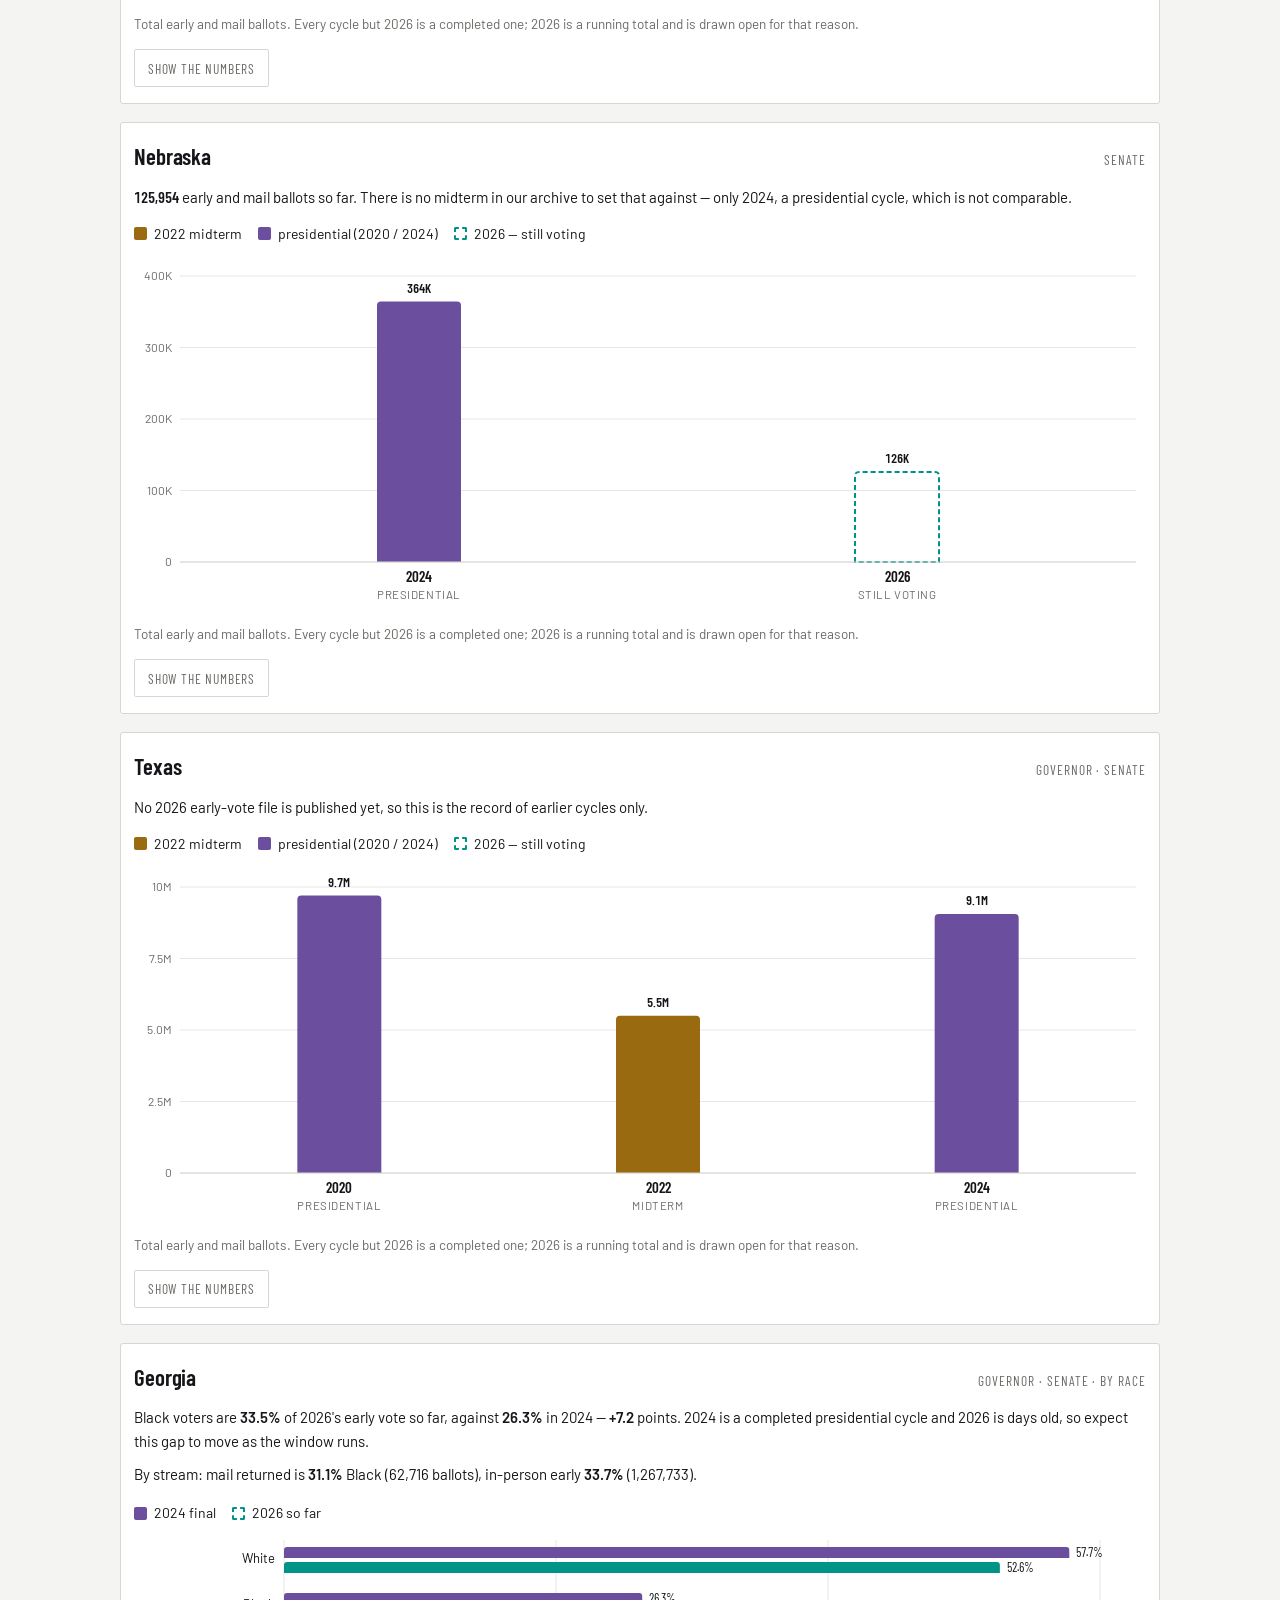
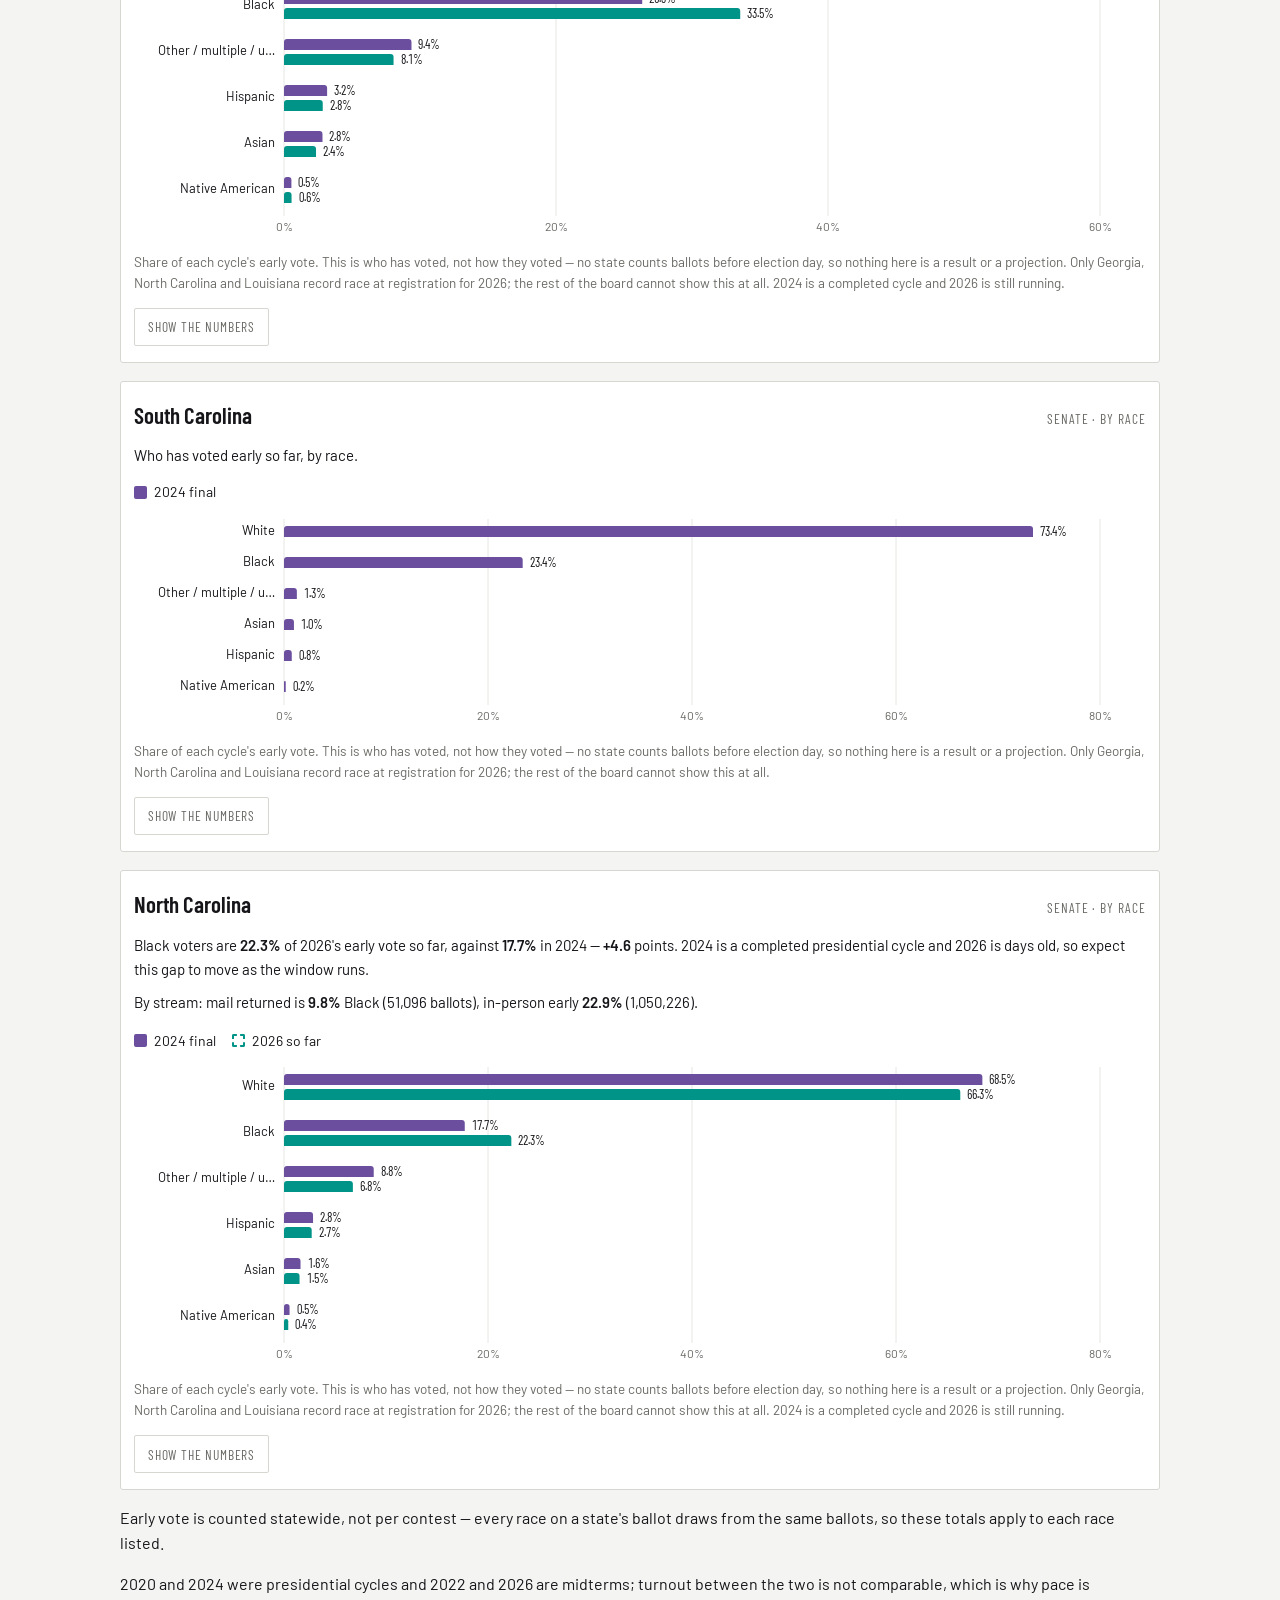
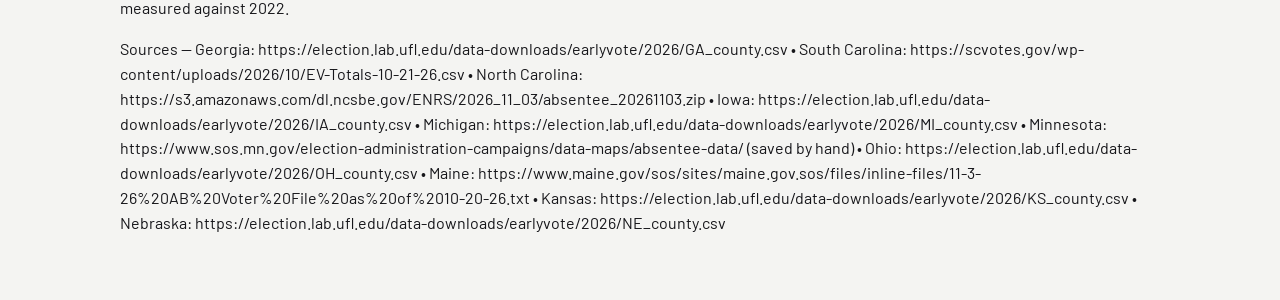
==== commit 146772ae: "compare: trim a race label that ran off the chart The label column is capped and 'Other / multiple /" ====
--- a/compare.html
+++ b/compare.html
@@ -71,4 +71,4 @@
 </footer>
 </div>
 <div class="tip" id="tip" role="status" aria-live="polite"></div>
-<script src="compare.js?v=24c4d533"></script>
+<script src="compare.js?v=72978357"></script>
